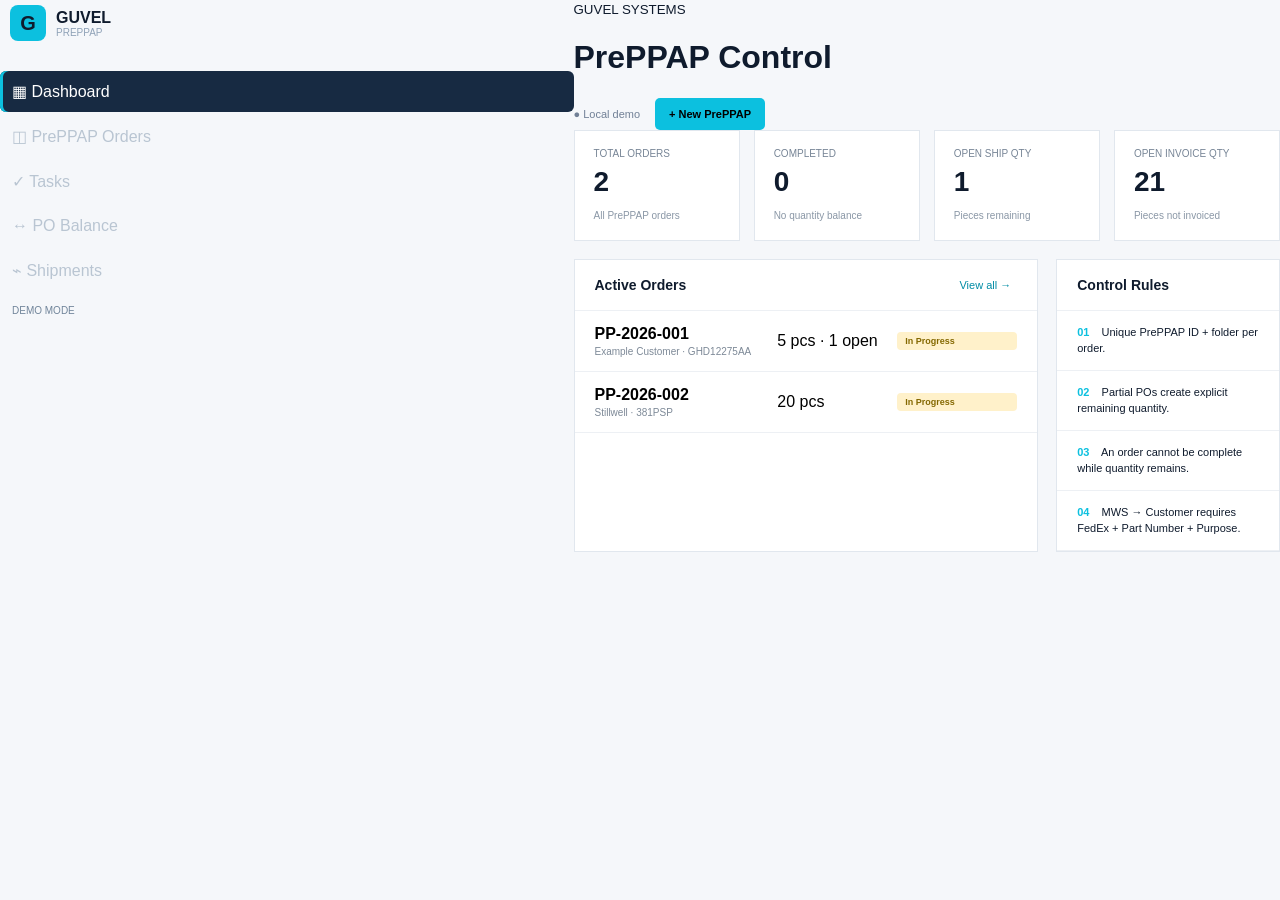
==== index.html @ 49c96248 "Add files via upload" ====
<!doctype html><html lang="en"><head><meta charset="UTF-8"><meta name="viewport" content="width=device-width,initial-scale=1"><title>GUVEL PrePPAP Tracker</title><link rel="stylesheet" href="styles.css"></head><body><div id="app"></div><script type="module" src="app.js"></script></body></html>
---- styles.css ----
*{box-sizing:border-box}body{margin:0;font-family:Inter,Arial,sans-serif;background:#f5f7fa;color:#0f1b2d}button,input,select{font:inherit}.shell{display:flex;min-height:100vh}.sidebar{width:225px;background:#0f1b2d;color:#fff;padding:22px 14px;display:flex;flex-direction:column}.brand{display:flex;gap:10px;align-items:center;padding:5px 10px 28px}.brand>b{background:#0cc0df;color:#0f1b2d;width:36px;height:36px;display:grid;place-items:center;border-radius:8px;font-size:20px}.brand strong,.brand small{display:block}.brand small{color:#8fa2b7;font-size:10px;text-transform:uppercase}.nav{width:100%;border:0;background:transparent;color:#b9c5d2;text-align:left;padding:11px 12px;margin:2px 0;border-radius:6px;cursor:pointer}.nav.active,.nav:hover{background:#172a42;color:#fff}.nav.active{box-shadow:inset 3px 0 #0cc0df}.mode{margin-top:auto;color:#72869b;font-size:10px;padding:12px}.main{flex:1}.main header{height:88px;background:#fff;border-bottom:1px solid #e1e7ee;padding:18px 28px;display:flex;justify-content:space-between;align-items:center}.main header small{font-size:10px;letter-spacing:.14em;color:#748295;font-weight:700}.main h1{font-size:21px;margin:3px 0}.actions{display:flex;align-items:center;gap:15px;font-size:11px}.actions button{background:#0cc0df;border:0;padding:10px 14px;border-radius:5px;font-weight:700;cursor:pointer}.connection{color:#718096}.main>section{padding:24px 28px}.metrics{display:grid;grid-template-columns:repeat(4,1fr);gap:14px;margin-bottom:18px}.metrics>div{background:#fff;border:1px solid #e1e7ee;padding:17px 19px}.metrics small,.numbers small{display:block;color:#778596;font-size:10px;text-transform:uppercase}.metrics b{display:block;font-size:28px;margin:7px 0}.metrics span{color:#8a97a6;font-size:10px}.cols{display:grid;grid-template-columns:1.35fr .65fr;gap:18px}.panel{background:#fff;border:1px solid #e1e7ee}.head{padding:17px 20px;border-bottom:1px solid #edf0f4;display:flex;justify-content:space-between;align-items:center}.head h2,.note h2{font-size:14px;margin:0}.head button{border:0;background:transparent;color:#008ca5;cursor:pointer;font-size:11px}.row{width:100%;border:0;border-bottom:1px solid #edf0f4;background:#fff;text-align:left;padding:14px 20px;display:grid;grid-template-columns:1fr 120px 120px;align-items:center;cursor:pointer}.row:hover{background:#f8fbfd}.row small{display:block;color:#7d8997;font-size:10px;margin-top:3px}.pill{display:inline-block;padding:4px 8px;border-radius:4px;background:#edf1f5;color:#5f6e7e;font-size:9px;font-weight:700}.pill.completed{background:#e3f3e6;color:#28723a}.pill.in-progress{background:#fff1ca;color:#846800}.pill.open-balance{background:#fde7e7;color:#b42d2d}.rules p{padding:13px 20px;border-bottom:1px solid #edf0f4;font-size:11px;line-height:1.5;margin:0}.rules b{color:#0cc0df;margin-right:9px}.toolbar{display:flex;gap:10px;margin-bottom:14px}.toolbar input{flex:1;padding:10px 12px;border:1px solid #d9e1e9;border-radius:5px}.toolbar select{padding:10px;border:1px solid #d9e1e9;border-radius:5px;background:#fff}.table{overflow:auto}table{width:100%;border-collapse:collapse;font-size:11px}th{text-align:left;background:#f5f7fa;color:#687789;padding:10px 13px;font-size:9px;text-transform:uppercase}td{padding:12px 13px;border-top:1px solid #edf0f4;white-space:nowrap}.balance,.warn{color:#bd3535;font-weight:800}.detail{margin-top:18px}.detail .head h2{margin:4px 0;font-size:15px}.numbers{display:grid;grid-template-columns:repeat(4,1fr);gap:1px;background:#edf0f4}.numbers>div{background:#fff;padding:15px 20px}.numbers b{display:block;font-size:18px;margin-top:5px}.detailcols{display:grid;grid-template-columns:1fr 1fr;gap:30px;padding:20px}.detailcols h3{font-size:12px}.task{display:grid;grid-template-columns:22px 1fr 100px;padding:8px 0;border-bottom:1px solid #edf0f4;font-size:10px}.task span{color:#2e7d32}.task small{color:#8793a0}.detailcols a{display:block;text-decoration:none;color:#0f1b2d;padding:9px 0;border-bottom:1px solid #edf0f4;font-size:11px}.alert{margin:0 20px 20px;background:#fff3d0;border-left:3px solid #f4c542;padding:12px;font-size:11px}.note{margin-top:18px;padding:18px 20px}.note p{font-size:11px;color:#718096}.empty{text-align:center;color:#8896a4;padding:25px}@media(max-width:950px){.sidebar{width:190px}.metrics{grid-template-columns:repeat(2,1fr)}.cols,.detailcols{grid-template-columns:1fr}}@media(max-width:650px){.sidebar{display:none}.metrics{grid-template-columns:1fr}.main header{padding:15px}.main>section{padding:15px}.actions .connection{display:none}}
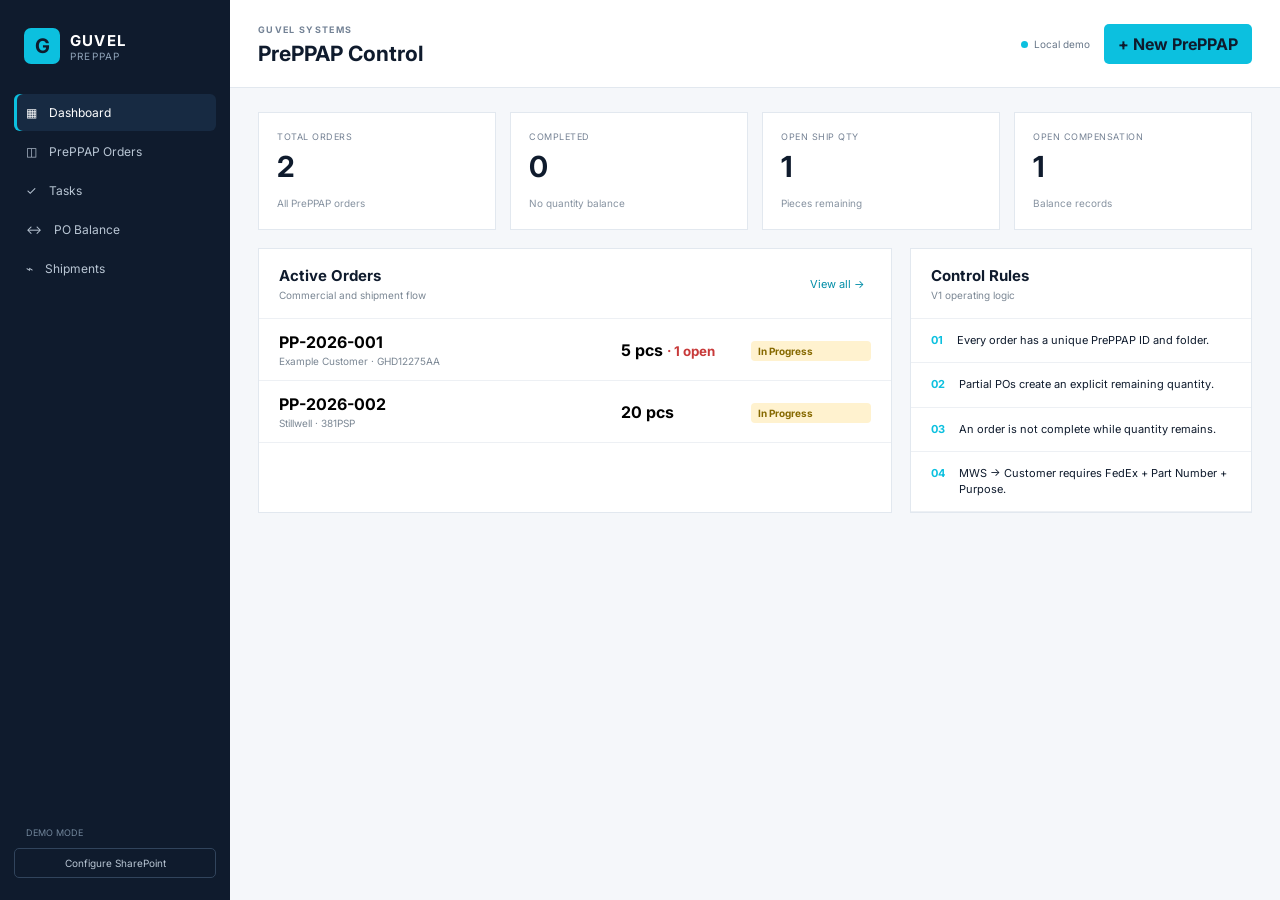
==== commit 5f0179aa: "Add files via upload" ====
--- a/index.html
+++ b/index.html
@@ -1 +1 @@
-<!doctype html><html lang="en"><head><meta charset="UTF-8"><meta name="viewport" content="width=device-width,initial-scale=1"><title>GUVEL PrePPAP Tracker</title><link rel="stylesheet" href="styles.css"></head><body><div id="app"></div><script type="module" src="app.js"></script></body></html>
+<!doctype html><html lang="es"><head><meta charset="UTF-8"><meta name="viewport" content="width=device-width,initial-scale=1"><title>GUVEL PrePPAP Tracker</title><link rel="preconnect" href="https://fonts.googleapis.com"><link rel="preconnect" href="https://fonts.gstatic.com" crossorigin><link href="https://fonts.googleapis.com/css2?family=Inter:wght@400;500;600;700&display=swap" rel="stylesheet"><link rel="stylesheet" href="styles.css"></head><body><div id="app"></div><script src="https://alcdn.msauth.net/browser/2.38.2/js/msal-browser.min.js"></script><script type="module" src="app.js"></script></body></html>
--- a/styles.css
+++ b/styles.css
@@ -1 +1 @@
-*{box-sizing:border-box}body{margin:0;font-family:Inter,Arial,sans-serif;background:#f5f7fa;color:#0f1b2d}button,input,select{font:inherit}.shell{display:flex;min-height:100vh}.sidebar{width:225px;background:#0f1b2d;color:#fff;padding:22px 14px;display:flex;flex-direction:column}.brand{display:flex;gap:10px;align-items:center;padding:5px 10px 28px}.brand>b{background:#0cc0df;color:#0f1b2d;width:36px;height:36px;display:grid;place-items:center;border-radius:8px;font-size:20px}.brand strong,.brand small{display:block}.brand small{color:#8fa2b7;font-size:10px;text-transform:uppercase}.nav{width:100%;border:0;background:transparent;color:#b9c5d2;text-align:left;padding:11px 12px;margin:2px 0;border-radius:6px;cursor:pointer}.nav.active,.nav:hover{background:#172a42;color:#fff}.nav.active{box-shadow:inset 3px 0 #0cc0df}.mode{margin-top:auto;color:#72869b;font-size:10px;padding:12px}.main{flex:1}.main header{height:88px;background:#fff;border-bottom:1px solid #e1e7ee;padding:18px 28px;display:flex;justify-content:space-between;align-items:center}.main header small{font-size:10px;letter-spacing:.14em;color:#748295;font-weight:700}.main h1{font-size:21px;margin:3px 0}.actions{display:flex;align-items:center;gap:15px;font-size:11px}.actions button{background:#0cc0df;border:0;padding:10px 14px;border-radius:5px;font-weight:700;cursor:pointer}.connection{color:#718096}.main>section{padding:24px 28px}.metrics{display:grid;grid-template-columns:repeat(4,1fr);gap:14px;margin-bottom:18px}.metrics>div{background:#fff;border:1px solid #e1e7ee;padding:17px 19px}.metrics small,.numbers small{display:block;color:#778596;font-size:10px;text-transform:uppercase}.metrics b{display:block;font-size:28px;margin:7px 0}.metrics span{color:#8a97a6;font-size:10px}.cols{display:grid;grid-template-columns:1.35fr .65fr;gap:18px}.panel{background:#fff;border:1px solid #e1e7ee}.head{padding:17px 20px;border-bottom:1px solid #edf0f4;display:flex;justify-content:space-between;align-items:center}.head h2,.note h2{font-size:14px;margin:0}.head button{border:0;background:transparent;color:#008ca5;cursor:pointer;font-size:11px}.row{width:100%;border:0;border-bottom:1px solid #edf0f4;background:#fff;text-align:left;padding:14px 20px;display:grid;grid-template-columns:1fr 120px 120px;align-items:center;cursor:pointer}.row:hover{background:#f8fbfd}.row small{display:block;color:#7d8997;font-size:10px;margin-top:3px}.pill{display:inline-block;padding:4px 8px;border-radius:4px;background:#edf1f5;color:#5f6e7e;font-size:9px;font-weight:700}.pill.completed{background:#e3f3e6;color:#28723a}.pill.in-progress{background:#fff1ca;color:#846800}.pill.open-balance{background:#fde7e7;color:#b42d2d}.rules p{padding:13px 20px;border-bottom:1px solid #edf0f4;font-size:11px;line-height:1.5;margin:0}.rules b{color:#0cc0df;margin-right:9px}.toolbar{display:flex;gap:10px;margin-bottom:14px}.toolbar input{flex:1;padding:10px 12px;border:1px solid #d9e1e9;border-radius:5px}.toolbar select{padding:10px;border:1px solid #d9e1e9;border-radius:5px;background:#fff}.table{overflow:auto}table{width:100%;border-collapse:collapse;font-size:11px}th{text-align:left;background:#f5f7fa;color:#687789;padding:10px 13px;font-size:9px;text-transform:uppercase}td{padding:12px 13px;border-top:1px solid #edf0f4;white-space:nowrap}.balance,.warn{color:#bd3535;font-weight:800}.detail{margin-top:18px}.detail .head h2{margin:4px 0;font-size:15px}.numbers{display:grid;grid-template-columns:repeat(4,1fr);gap:1px;background:#edf0f4}.numbers>div{background:#fff;padding:15px 20px}.numbers b{display:block;font-size:18px;margin-top:5px}.detailcols{display:grid;grid-template-columns:1fr 1fr;gap:30px;padding:20px}.detailcols h3{font-size:12px}.task{display:grid;grid-template-columns:22px 1fr 100px;padding:8px 0;border-bottom:1px solid #edf0f4;font-size:10px}.task span{color:#2e7d32}.task small{color:#8793a0}.detailcols a{display:block;text-decoration:none;color:#0f1b2d;padding:9px 0;border-bottom:1px solid #edf0f4;font-size:11px}.alert{margin:0 20px 20px;background:#fff3d0;border-left:3px solid #f4c542;padding:12px;font-size:11px}.note{margin-top:18px;padding:18px 20px}.note p{font-size:11px;color:#718096}.empty{text-align:center;color:#8896a4;padding:25px}@media(max-width:950px){.sidebar{width:190px}.metrics{grid-template-columns:repeat(2,1fr)}.cols,.detailcols{grid-template-columns:1fr}}@media(max-width:650px){.sidebar{display:none}.metrics{grid-template-columns:1fr}.main header{padding:15px}.main>section{padding:15px}.actions .connection{display:none}}
+*{box-sizing:border-box}body{margin:0;font-family:Inter,Arial,sans-serif;background:#f5f7fa;color:#0f1b2d}button,input,select,textarea{font:inherit}.shell{display:flex;min-height:100vh}aside{width:230px;background:#0f1b2d;color:#fff;padding:22px 14px;display:flex;flex-direction:column}.brand{display:flex;gap:10px;align-items:center;padding:6px 10px 28px}.brand>b{display:grid;place-items:center;width:36px;height:36px;background:#0cc0df;color:#0f1b2d;border-radius:7px;font-size:20px}.brand strong{display:block;font-size:15px;letter-spacing:.08em}.brand small{display:block;color:#8ea2b7;font-size:10px;text-transform:uppercase;letter-spacing:.12em}.nav{width:100%;border:0;background:transparent;color:#b9c6d4;text-align:left;padding:11px 12px;margin:2px 0;border-radius:6px;cursor:pointer;display:flex;gap:12px;align-items:center;font-size:12px}.nav:hover,.nav.active{background:#172a42;color:#fff}.nav.active{box-shadow:inset 3px 0 #0cc0df}.sidefoot{margin-top:auto}.sidefoot small{display:block;color:#72869b;font-size:9px;margin:10px 12px}.sidefoot button{width:100%;background:transparent;color:#b9c6d4;border:1px solid #31445c;border-radius:5px;padding:8px;font-size:10px}main{flex:1;min-width:0}header{height:88px;background:#fff;border-bottom:1px solid #e2e8ef;padding:17px 28px;display:flex;align-items:center;justify-content:space-between}header>div>small{font-size:9px;letter-spacing:.15em;color:#738295;font-weight:700}h1{font-size:21px;margin:4px 0}.actions{display:flex;align-items:center;gap:14px}.connection{font-size:10px;color:#687789}.connection i{display:inline-block;width:7px;height:7px;border-radius:50%;background:#0cc0df;margin-right:6px}.primary{border:0;background:#0cc0df;color:#0f1b2d;padding:10px 14px;border-radius:5px;font-weight:700;cursor:pointer}.secondary{border:1px solid #d4dce5;background:#fff;color:#334155;padding:10px 14px;border-radius:5px}.content{padding:24px 28px;max-width:1550px}.metrics{display:grid;grid-template-columns:repeat(4,1fr);gap:14px;margin-bottom:18px}.metrics>div{background:#fff;border:1px solid #e2e8ef;padding:18px}.metrics small,.qtygrid small{display:block;color:#758294;text-transform:uppercase;font-size:9px;letter-spacing:.06em}.metrics strong{display:block;font-size:29px;margin:7px 0}.metrics em{font-style:normal;color:#8793a1;font-size:10px}.twocol{display:grid;grid-template-columns:1.3fr .7fr;gap:18px}.panel{background:#fff;border:1px solid #e2e8ef}.head,.detailhead,.balancebar{padding:17px 20px;border-bottom:1px solid #edf0f4;display:flex;justify-content:space-between;align-items:center}.panel h2,.balancebar h2{font-size:15px;margin:0}.panel p,.balancebar p{font-size:10px;color:#7b8794;margin:4px 0 0}.link{border:0;background:none;color:#008da7;cursor:pointer;font-size:11px}.orderrow{width:100%;border:0;border-bottom:1px solid #edf0f4;background:#fff;padding:13px 20px;display:grid;grid-template-columns:1fr 130px 120px;text-align:left;align-items:center;cursor:pointer}.orderrow:hover{background:#f8fbfd}.orderrow span{display:block;color:#7b8794;font-size:10px;margin-top:3px}.orderrow small{color:#c83a3a}.rule{padding:14px 20px;border-bottom:1px solid #edf0f4;display:flex;gap:14px;font-size:11px;line-height:1.4}.rule b{color:#0cc0df}.toolbar{display:flex;gap:10px;margin-bottom:14px}.toolbar input{flex:1;border:1px solid #d9e1e9;padding:10px;border-radius:5px}.toolbar select{border:1px solid #d9e1e9;padding:10px;border-radius:5px;background:#fff}.table{overflow:auto}table{border-collapse:collapse;width:100%;font-size:10px}th{text-align:left;background:#f5f7fa;color:#697789;font-size:8px;text-transform:uppercase;letter-spacing:.05em;padding:11px 13px;white-space:nowrap}td{padding:11px 13px;border-top:1px solid #edf0f4;white-space:nowrap}tbody tr:hover{background:#f9fbfc}.pill{display:inline-block;padding:4px 7px;border-radius:4px;font-size:9px;font-weight:700;background:#edf1f5;color:#687789}.pill.completed,.pill.closed{background:#e2f3e6;color:#26713a}.pill.in-progress,.pill.partial{background:#fff2cf;color:#866900}.pill.open,.pill.not-started,.pill.open-balance{background:#fde9e9;color:#b52f2f}.detail{margin-top:18px}.detailhead{border-bottom:1px solid #edf0f4}.detailhead small{font-size:9px;color:#758294;letter-spacing:.1em}.detailhead h2{margin:4px 0;font-size:16px}.qtygrid{display:grid;grid-template-columns:repeat(4,1fr);gap:1px;background:#edf0f4}.qtygrid>div{background:#fff;padding:15px 20px}.qtygrid b{display:block;font-size:17px;margin-top:5px}.warn b,.red{color:#c43a3a}.detailcols{display:grid;grid-template-columns:1fr 1fr;gap:30px;padding:20px}.detailcols h3{font-size:12px;margin:0 0 9px}.taskline{display:grid;grid-template-columns:22px 1fr 110px;gap:6px;padding:8px 0;border-bottom:1px solid #edf0f4;font-size:10px}.taskline small{color:#8793a1}.check{color:#a7b1bd}.check.done{color:#2e7d32}.doc{display:flex;gap:8px;padding:9px 0;border-bottom:1px solid #edf0f4;color:#0f1b2d;text-decoration:none;font-size:10px}.doc em{margin-left:auto;color:#0cc0df;font-style:normal}.alert{margin:0 20px 20px;padding:11px 13px;background:#fff4d5;border-left:3px solid #f4c542;font-size:10px}.balancebar{margin-bottom:14px;border:1px solid #e2e8ef;background:#fff}.explainer{margin-top:14px;padding:14px 18px;font-size:10px}.mini{border:1px solid #d4dce5;background:#fff;padding:5px 8px;border-radius:4px;font-size:9px}.modalbg{position:fixed;inset:0;background:rgba(15,27,45,.52);display:grid;place-items:center;padding:20px;z-index:20}.modal{width:min(850px,100%);max-height:90vh;overflow:auto;background:#fff;border-radius:6px;box-shadow:0 20px 70px rgba(0,0,0,.25)}.modalhead{padding:18px 22px;border-bottom:1px solid #e6ebf0;display:flex;justify-content:space-between}.modalhead h2{margin:4px 0;font-size:17px}.modalhead small{font-size:9px;color:#718096;letter-spacing:.12em}.close{border:0;background:transparent;font-size:22px;color:#657486;cursor:pointer}.formgrid{display:grid;grid-template-columns:1fr 1fr;gap:13px;padding:20px}.formgrid label{display:flex;flex-direction:column;gap:5px;font-size:9px;color:#64748b;text-transform:uppercase;letter-spacing:.03em}.formgrid input,.formgrid select,.formgrid textarea{border:1px solid #d8e0e8;border-radius:4px;padding:9px;font-size:11px;color:#0f1b2d;background:#fff;text-transform:none}.formgrid textarea{min-height:70px;resize:vertical}.full{grid-column:1/-1}.modalactions{padding:14px 20px;border-top:1px solid #e6ebf0;display:flex;justify-content:flex-end;gap:8px}.balancepreview{margin:0 20px 15px;padding:11px;background:#f5f7fa;font-size:11px}.empty{text-align:center;padding:28px;color:#8793a1}@media(max-width:1000px){aside{width:190px}.metrics{grid-template-columns:repeat(2,1fr)}.twocol,.detailcols{grid-template-columns:1fr}}@media(max-width:700px){aside{display:none}.metrics{grid-template-columns:1fr}.content{padding:16px}header{padding:15px 16px}.actions .connection{display:none}.formgrid{grid-template-columns:1fr}.full{grid-column:auto}}
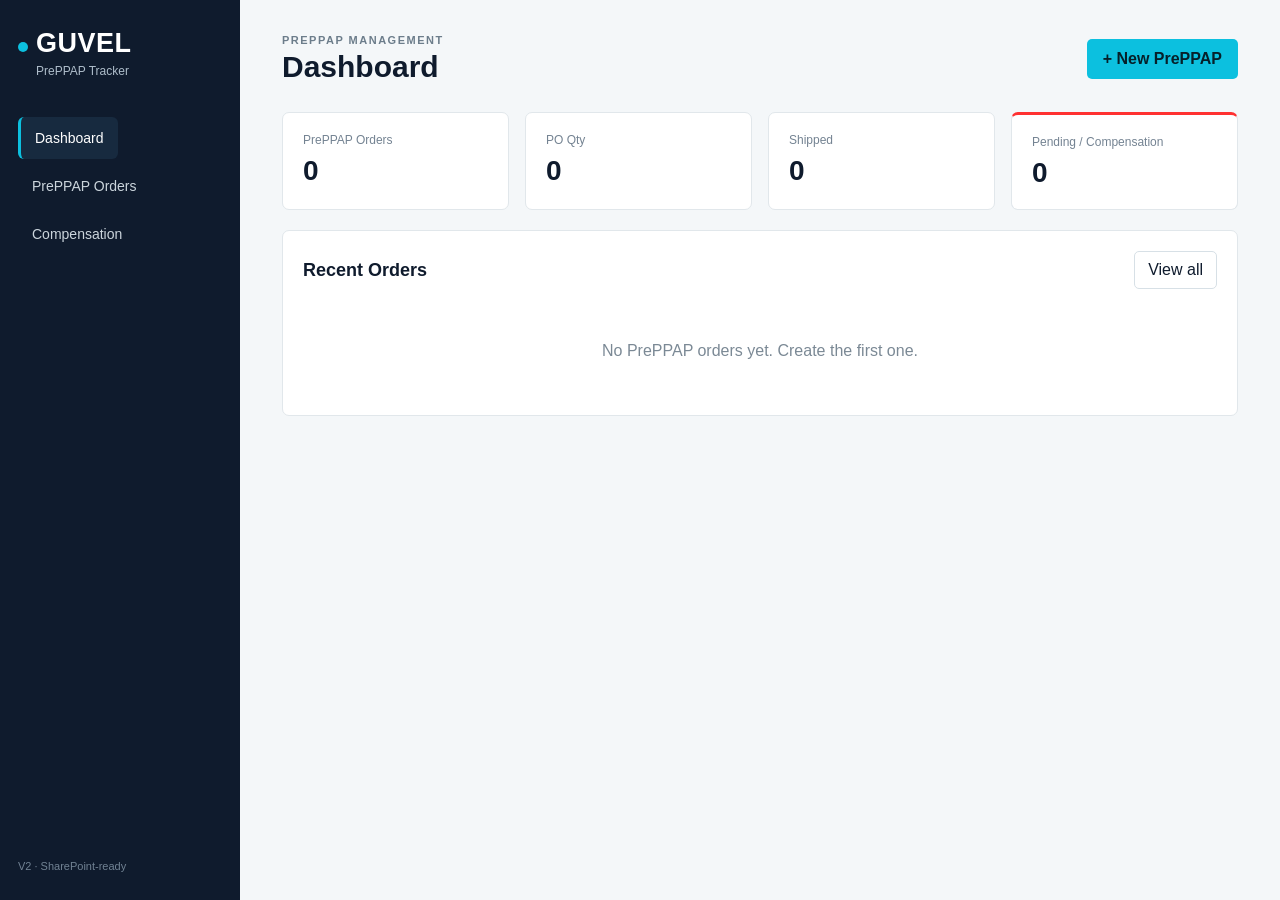
==== commit 45a97f04: "Add files via upload" ====
--- a/index.html
+++ b/index.html
@@ -1 +1,61 @@
-<!doctype html><html lang="es"><head><meta charset="UTF-8"><meta name="viewport" content="width=device-width,initial-scale=1"><title>GUVEL PrePPAP Tracker</title><link rel="preconnect" href="https://fonts.googleapis.com"><link rel="preconnect" href="https://fonts.gstatic.com" crossorigin><link href="https://fonts.googleapis.com/css2?family=Inter:wght@400;500;600;700&display=swap" rel="stylesheet"><link rel="stylesheet" href="styles.css"></head><body><div id="app"></div><script src="https://alcdn.msauth.net/browser/2.38.2/js/msal-browser.min.js"></script><script type="module" src="app.js"></script></body></html>
+<!doctype html>
+<html lang="es">
+<head>
+  <meta charset="utf-8">
+  <meta name="viewport" content="width=device-width, initial-scale=1">
+  <title>GUVEL PrePPAP Tracker</title>
+  <link rel="stylesheet" href="styles.css">
+</head>
+<body>
+  <aside class="sidebar">
+    <div class="brand"><span class="dot cyan"></span><span>GUVEL</span></div>
+    <div class="brand-sub">PrePPAP Tracker</div>
+    <nav>
+      <button class="nav active" data-view="dashboard">Dashboard</button>
+      <button class="nav" data-view="orders">PrePPAP Orders</button>
+      <button class="nav" data-view="comp">Compensation</button>
+    </nav>
+    <div class="sidebar-foot">V2 · SharePoint-ready</div>
+  </aside>
+
+  <main>
+    <header>
+      <div>
+        <div class="eyebrow">PREPPAP MANAGEMENT</div>
+        <h1 id="pageTitle">Dashboard</h1>
+      </div>
+      <button class="primary" id="newOrderBtn">+ New PrePPAP</button>
+    </header>
+    <section id="app"></section>
+  </main>
+
+  <div id="modal" class="modal hidden">
+    <div class="modal-card">
+      <div class="modal-head">
+        <h2>New PrePPAP Order</h2>
+        <button id="closeModal" class="icon-btn">×</button>
+      </div>
+      <form id="orderForm">
+        <div class="grid two">
+          <label>Customer<input name="customer" required></label>
+          <label>Part Number<input name="partNumber" required></label>
+          <label>Order / Reference<input name="reference" placeholder="PP-2026-001" required></label>
+          <label>MES PO to MWS Qty<input name="poQty" type="number" min="0" required></label>
+          <label>Due Date<input name="dueDate" type="date"></label>
+          <label>Folder Name<input name="folderName" placeholder="Se genera automáticamente"></label>
+        </div>
+        <div class="section-title">Process</div>
+        <div class="task-list" id="newTasks"></div>
+        <div class="section-title">Notes</div>
+        <textarea name="notes" rows="3" placeholder="Notas del PrePPAP..."></textarea>
+        <div class="form-actions">
+          <button type="button" class="secondary" id="cancelModal">Cancel</button>
+          <button class="primary" type="submit">Create PrePPAP</button>
+        </div>
+      </form>
+    </div>
+  </div>
+  <script src="config.js"></script>
+  <script src="app.js"></script>
+</body>
+</html>
--- a/styles.css
+++ b/styles.css
@@ -1 +1 @@
-*{box-sizing:border-box}body{margin:0;font-family:Inter,Arial,sans-serif;background:#f5f7fa;color:#0f1b2d}button,input,select,textarea{font:inherit}.shell{display:flex;min-height:100vh}aside{width:230px;background:#0f1b2d;color:#fff;padding:22px 14px;display:flex;flex-direction:column}.brand{display:flex;gap:10px;align-items:center;padding:6px 10px 28px}.brand>b{display:grid;place-items:center;width:36px;height:36px;background:#0cc0df;color:#0f1b2d;border-radius:7px;font-size:20px}.brand strong{display:block;font-size:15px;letter-spacing:.08em}.brand small{display:block;color:#8ea2b7;font-size:10px;text-transform:uppercase;letter-spacing:.12em}.nav{width:100%;border:0;background:transparent;color:#b9c6d4;text-align:left;padding:11px 12px;margin:2px 0;border-radius:6px;cursor:pointer;display:flex;gap:12px;align-items:center;font-size:12px}.nav:hover,.nav.active{background:#172a42;color:#fff}.nav.active{box-shadow:inset 3px 0 #0cc0df}.sidefoot{margin-top:auto}.sidefoot small{display:block;color:#72869b;font-size:9px;margin:10px 12px}.sidefoot button{width:100%;background:transparent;color:#b9c6d4;border:1px solid #31445c;border-radius:5px;padding:8px;font-size:10px}main{flex:1;min-width:0}header{height:88px;background:#fff;border-bottom:1px solid #e2e8ef;padding:17px 28px;display:flex;align-items:center;justify-content:space-between}header>div>small{font-size:9px;letter-spacing:.15em;color:#738295;font-weight:700}h1{font-size:21px;margin:4px 0}.actions{display:flex;align-items:center;gap:14px}.connection{font-size:10px;color:#687789}.connection i{display:inline-block;width:7px;height:7px;border-radius:50%;background:#0cc0df;margin-right:6px}.primary{border:0;background:#0cc0df;color:#0f1b2d;padding:10px 14px;border-radius:5px;font-weight:700;cursor:pointer}.secondary{border:1px solid #d4dce5;background:#fff;color:#334155;padding:10px 14px;border-radius:5px}.content{padding:24px 28px;max-width:1550px}.metrics{display:grid;grid-template-columns:repeat(4,1fr);gap:14px;margin-bottom:18px}.metrics>div{background:#fff;border:1px solid #e2e8ef;padding:18px}.metrics small,.qtygrid small{display:block;color:#758294;text-transform:uppercase;font-size:9px;letter-spacing:.06em}.metrics strong{display:block;font-size:29px;margin:7px 0}.metrics em{font-style:normal;color:#8793a1;font-size:10px}.twocol{display:grid;grid-template-columns:1.3fr .7fr;gap:18px}.panel{background:#fff;border:1px solid #e2e8ef}.head,.detailhead,.balancebar{padding:17px 20px;border-bottom:1px solid #edf0f4;display:flex;justify-content:space-between;align-items:center}.panel h2,.balancebar h2{font-size:15px;margin:0}.panel p,.balancebar p{font-size:10px;color:#7b8794;margin:4px 0 0}.link{border:0;background:none;color:#008da7;cursor:pointer;font-size:11px}.orderrow{width:100%;border:0;border-bottom:1px solid #edf0f4;background:#fff;padding:13px 20px;display:grid;grid-template-columns:1fr 130px 120px;text-align:left;align-items:center;cursor:pointer}.orderrow:hover{background:#f8fbfd}.orderrow span{display:block;color:#7b8794;font-size:10px;margin-top:3px}.orderrow small{color:#c83a3a}.rule{padding:14px 20px;border-bottom:1px solid #edf0f4;display:flex;gap:14px;font-size:11px;line-height:1.4}.rule b{color:#0cc0df}.toolbar{display:flex;gap:10px;margin-bottom:14px}.toolbar input{flex:1;border:1px solid #d9e1e9;padding:10px;border-radius:5px}.toolbar select{border:1px solid #d9e1e9;padding:10px;border-radius:5px;background:#fff}.table{overflow:auto}table{border-collapse:collapse;width:100%;font-size:10px}th{text-align:left;background:#f5f7fa;color:#697789;font-size:8px;text-transform:uppercase;letter-spacing:.05em;padding:11px 13px;white-space:nowrap}td{padding:11px 13px;border-top:1px solid #edf0f4;white-space:nowrap}tbody tr:hover{background:#f9fbfc}.pill{display:inline-block;padding:4px 7px;border-radius:4px;font-size:9px;font-weight:700;background:#edf1f5;color:#687789}.pill.completed,.pill.closed{background:#e2f3e6;color:#26713a}.pill.in-progress,.pill.partial{background:#fff2cf;color:#866900}.pill.open,.pill.not-started,.pill.open-balance{background:#fde9e9;color:#b52f2f}.detail{margin-top:18px}.detailhead{border-bottom:1px solid #edf0f4}.detailhead small{font-size:9px;color:#758294;letter-spacing:.1em}.detailhead h2{margin:4px 0;font-size:16px}.qtygrid{display:grid;grid-template-columns:repeat(4,1fr);gap:1px;background:#edf0f4}.qtygrid>div{background:#fff;padding:15px 20px}.qtygrid b{display:block;font-size:17px;margin-top:5px}.warn b,.red{color:#c43a3a}.detailcols{display:grid;grid-template-columns:1fr 1fr;gap:30px;padding:20px}.detailcols h3{font-size:12px;margin:0 0 9px}.taskline{display:grid;grid-template-columns:22px 1fr 110px;gap:6px;padding:8px 0;border-bottom:1px solid #edf0f4;font-size:10px}.taskline small{color:#8793a1}.check{color:#a7b1bd}.check.done{color:#2e7d32}.doc{display:flex;gap:8px;padding:9px 0;border-bottom:1px solid #edf0f4;color:#0f1b2d;text-decoration:none;font-size:10px}.doc em{margin-left:auto;color:#0cc0df;font-style:normal}.alert{margin:0 20px 20px;padding:11px 13px;background:#fff4d5;border-left:3px solid #f4c542;font-size:10px}.balancebar{margin-bottom:14px;border:1px solid #e2e8ef;background:#fff}.explainer{margin-top:14px;padding:14px 18px;font-size:10px}.mini{border:1px solid #d4dce5;background:#fff;padding:5px 8px;border-radius:4px;font-size:9px}.modalbg{position:fixed;inset:0;background:rgba(15,27,45,.52);display:grid;place-items:center;padding:20px;z-index:20}.modal{width:min(850px,100%);max-height:90vh;overflow:auto;background:#fff;border-radius:6px;box-shadow:0 20px 70px rgba(0,0,0,.25)}.modalhead{padding:18px 22px;border-bottom:1px solid #e6ebf0;display:flex;justify-content:space-between}.modalhead h2{margin:4px 0;font-size:17px}.modalhead small{font-size:9px;color:#718096;letter-spacing:.12em}.close{border:0;background:transparent;font-size:22px;color:#657486;cursor:pointer}.formgrid{display:grid;grid-template-columns:1fr 1fr;gap:13px;padding:20px}.formgrid label{display:flex;flex-direction:column;gap:5px;font-size:9px;color:#64748b;text-transform:uppercase;letter-spacing:.03em}.formgrid input,.formgrid select,.formgrid textarea{border:1px solid #d8e0e8;border-radius:4px;padding:9px;font-size:11px;color:#0f1b2d;background:#fff;text-transform:none}.formgrid textarea{min-height:70px;resize:vertical}.full{grid-column:1/-1}.modalactions{padding:14px 20px;border-top:1px solid #e6ebf0;display:flex;justify-content:flex-end;gap:8px}.balancepreview{margin:0 20px 15px;padding:11px;background:#f5f7fa;font-size:11px}.empty{text-align:center;padding:28px;color:#8793a1}@media(max-width:1000px){aside{width:190px}.metrics{grid-template-columns:repeat(2,1fr)}.twocol,.detailcols{grid-template-columns:1fr}}@media(max-width:700px){aside{display:none}.metrics{grid-template-columns:1fr}.content{padding:16px}header{padding:15px 16px}.actions .connection{display:none}.formgrid{grid-template-columns:1fr}.full{grid-column:auto}}
+*{box-sizing:border-box}body{margin:0;font-family:Inter,Segoe UI,Arial,sans-serif;background:#f4f7f9;color:#0f1b2d;display:flex;min-height:100vh}.sidebar{width:240px;background:#0f1b2d;color:#fff;padding:28px 18px;display:flex;flex-direction:column}.brand{font-size:27px;font-weight:800;letter-spacing:.5px}.dot{display:inline-block;width:10px;height:10px;border-radius:50%;margin-right:8px}.cyan{background:#0cc0df}.brand-sub{font-size:12px;color:#aebdca;margin:5px 0 36px 18px}.nav{border:0;background:transparent;color:#cbd5dc;text-align:left;padding:13px 14px;margin:3px 0;border-radius:6px;font-size:14px;cursor:pointer}.nav.active,.nav:hover{background:#172a3f;color:#fff;border-left:3px solid #0cc0df}.sidebar-foot{margin-top:auto;color:#718293;font-size:11px}main{flex:1;padding:34px 42px;max-width:1500px}header{display:flex;justify-content:space-between;align-items:center;margin-bottom:28px}.eyebrow{font-size:11px;letter-spacing:1.5px;color:#6c7d8b;font-weight:700}h1{margin:4px 0 0;font-size:30px}h2{margin:0;font-size:18px}.primary,.secondary,.danger,.link,.back,.icon-btn{font:inherit;cursor:pointer}.primary{background:#0cc0df;border:0;color:#06202a;padding:11px 16px;font-weight:700;border-radius:5px}.secondary{background:#fff;border:1px solid #d7e0e6;color:#0f1b2d;padding:9px 13px;border-radius:5px}.danger{background:#fff;border:1px solid #ff3131;color:#d51f1f;padding:9px 13px;border-radius:5px}.cards{display:grid;grid-template-columns:repeat(4,1fr);gap:16px;margin-bottom:20px}.card,.panel{background:#fff;border:1px solid #e1e7eb;border-radius:7px}.card{padding:20px}.card span,.detail-grid span{display:block;font-size:12px;color:#748392}.card strong{font-size:28px;display:block;margin-top:8px}.card.alert{border-top:3px solid #ff3131}.panel{padding:20px;margin-bottom:18px}.panel-head{display:flex;justify-content:space-between;align-items:center;margin-bottom:18px}.order-row,.comp-row{display:grid;grid-template-columns:2fr 120px 160px 80px;align-items:center;border-top:1px solid #edf1f3;padding:14px 0;gap:12px}.order-row span,.comp-row span{display:block;color:#748392;font-size:12px;margin-top:4px}.qty{font-weight:700}.ok{color:#128044}.warning{color:#d52222}.link{border:0;background:none;color:#008ba4;font-weight:700}.empty{padding:35px;text-align:center;color:#7b8995}.notice{background:#eef9fb;border-left:3px solid #0cc0df;padding:12px;margin-bottom:18px;font-size:13px}.hero{display:flex;justify-content:space-between;background:#0f1b2d;color:#fff;padding:24px;border-radius:7px;margin-bottom:18px}.hero h2{font-size:25px;margin:5px 0}.hero p{margin:0;color:#b9c7d2}.hero-stat{text-align:right}.hero-stat span{display:block;color:#aab8c3;font-size:12px}.hero-stat strong{font-size:30px}.root-path{font-family:monospace;background:#f4f7f9;padding:10px;margin-bottom:10px;font-size:12px;overflow:auto}.folder-row{display:grid;grid-template-columns:35px 30px 1fr 280px;align-items:center;border-top:1px solid #edf1f3;padding:11px 0;font-size:13px}.folder-num{color:#8796a3;font-size:11px}.folder-icon{color:#0cc0df}.folder-path{font-family:monospace;font-size:11px;color:#8796a3}.badge{font-size:10px;padding:5px 8px;background:#e8f8fb;color:#008ca5;font-weight:700}.detail-grid{display:grid;grid-template-columns:repeat(3,1fr);gap:20px}.detail-grid b{display:block;margin-top:4px}.actions{display:flex;gap:10px;margin-top:25px}.back{border:0;background:none;padding:0 0 15px;color:#008ca5}.modal{position:fixed;inset:0;background:#0f1b2dcc;display:flex;align-items:center;justify-content:center;padding:20px}.hidden{display:none}.modal-card{width:min(760px,100%);background:#fff;border-radius:8px;padding:25px}.modal-head{display:flex;justify-content:space-between;margin-bottom:20px}.icon-btn{border:0;background:none;font-size:26px;color:#718293}.grid{display:grid;gap:15px}.grid.two{grid-template-columns:1fr 1fr}label{font-size:12px;color:#5e6e7b;font-weight:600}input,textarea{width:100%;margin-top:6px;border:1px solid #d6dfe5;border-radius:4px;padding:10px;font:inherit;background:#fff;color:#0f1b2d}.section-title{font-size:12px;font-weight:800;margin:22px 0 10px;color:#0f1b2d}.task-list{display:grid;grid-template-columns:1fr 1fr;gap:7px}.check{display:flex;gap:8px;align-items:center;border:1px solid #e4e9ed;padding:9px}.check input{width:auto;margin:0}.form-actions{display:flex;justify-content:flex-end;gap:10px;margin-top:20px}@media(max-width:900px){.sidebar{width:190px}.cards{grid-template-columns:1fr 1fr}.order-row,.comp-row{grid-template-columns:1fr}.folder-row{grid-template-columns:30px 25px 1fr}.folder-path{display:none}.detail-grid,.grid.two,.task-list{grid-template-columns:1fr}main{padding:25px 18px}}
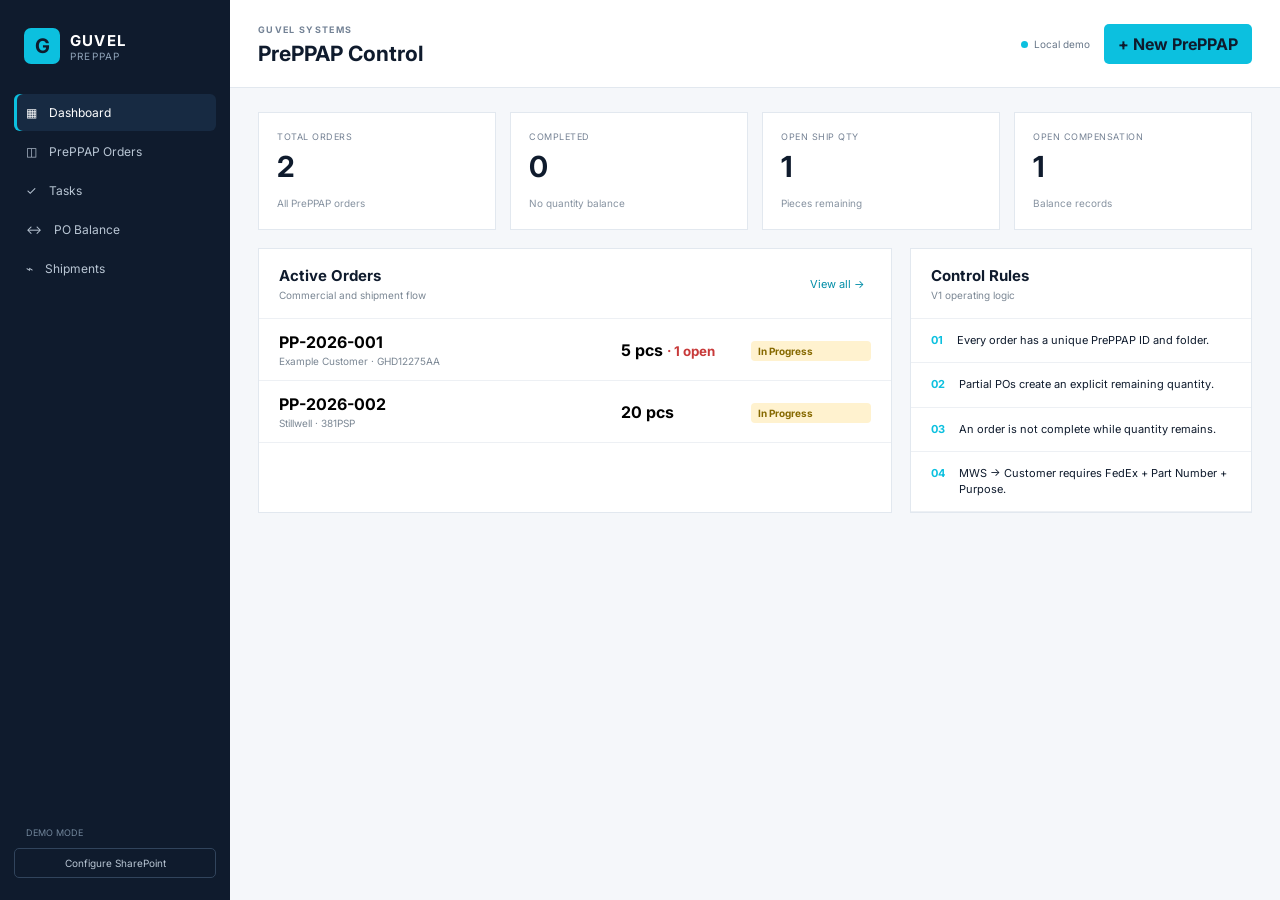
==== commit 4de433c9: "Add files via upload" ====
--- a/index.html
+++ b/index.html
@@ -1,61 +1 @@
-<!doctype html>
-<html lang="es">
-<head>
-  <meta charset="utf-8">
-  <meta name="viewport" content="width=device-width, initial-scale=1">
-  <title>GUVEL PrePPAP Tracker</title>
-  <link rel="stylesheet" href="styles.css">
-</head>
-<body>
-  <aside class="sidebar">
-    <div class="brand"><span class="dot cyan"></span><span>GUVEL</span></div>
-    <div class="brand-sub">PrePPAP Tracker</div>
-    <nav>
-      <button class="nav active" data-view="dashboard">Dashboard</button>
-      <button class="nav" data-view="orders">PrePPAP Orders</button>
-      <button class="nav" data-view="comp">Compensation</button>
-    </nav>
-    <div class="sidebar-foot">V2 · SharePoint-ready</div>
-  </aside>
-
-  <main>
-    <header>
-      <div>
-        <div class="eyebrow">PREPPAP MANAGEMENT</div>
-        <h1 id="pageTitle">Dashboard</h1>
-      </div>
-      <button class="primary" id="newOrderBtn">+ New PrePPAP</button>
-    </header>
-    <section id="app"></section>
-  </main>
-
-  <div id="modal" class="modal hidden">
-    <div class="modal-card">
-      <div class="modal-head">
-        <h2>New PrePPAP Order</h2>
-        <button id="closeModal" class="icon-btn">×</button>
-      </div>
-      <form id="orderForm">
-        <div class="grid two">
-          <label>Customer<input name="customer" required></label>
-          <label>Part Number<input name="partNumber" required></label>
-          <label>Order / Reference<input name="reference" placeholder="PP-2026-001" required></label>
-          <label>MES PO to MWS Qty<input name="poQty" type="number" min="0" required></label>
-          <label>Due Date<input name="dueDate" type="date"></label>
-          <label>Folder Name<input name="folderName" placeholder="Se genera automáticamente"></label>
-        </div>
-        <div class="section-title">Process</div>
-        <div class="task-list" id="newTasks"></div>
-        <div class="section-title">Notes</div>
-        <textarea name="notes" rows="3" placeholder="Notas del PrePPAP..."></textarea>
-        <div class="form-actions">
-          <button type="button" class="secondary" id="cancelModal">Cancel</button>
-          <button class="primary" type="submit">Create PrePPAP</button>
-        </div>
-      </form>
-    </div>
-  </div>
-  <script src="config.js"></script>
-  <script src="app.js"></script>
-</body>
-</html>+<!doctype html><html lang="es"><head><meta charset="UTF-8"><meta name="viewport" content="width=device-width,initial-scale=1"><title>GUVEL PrePPAP Tracker</title><link rel="preconnect" href="https://fonts.googleapis.com"><link rel="preconnect" href="https://fonts.gstatic.com" crossorigin><link href="https://fonts.googleapis.com/css2?family=Inter:wght@400;500;600;700&display=swap" rel="stylesheet"><link rel="stylesheet" href="styles.css"></head><body><div id="app"></div><script src="https://alcdn.msauth.net/browser/2.38.2/js/msal-browser.min.js"></script><script type="module" src="app.js"></script></body></html>
--- a/styles.css
+++ b/styles.css
@@ -1 +1 @@
-*{box-sizing:border-box}body{margin:0;font-family:Inter,Segoe UI,Arial,sans-serif;background:#f4f7f9;color:#0f1b2d;display:flex;min-height:100vh}.sidebar{width:240px;background:#0f1b2d;color:#fff;padding:28px 18px;display:flex;flex-direction:column}.brand{font-size:27px;font-weight:800;letter-spacing:.5px}.dot{display:inline-block;width:10px;height:10px;border-radius:50%;margin-right:8px}.cyan{background:#0cc0df}.brand-sub{font-size:12px;color:#aebdca;margin:5px 0 36px 18px}.nav{border:0;background:transparent;color:#cbd5dc;text-align:left;padding:13px 14px;margin:3px 0;border-radius:6px;font-size:14px;cursor:pointer}.nav.active,.nav:hover{background:#172a3f;color:#fff;border-left:3px solid #0cc0df}.sidebar-foot{margin-top:auto;color:#718293;font-size:11px}main{flex:1;padding:34px 42px;max-width:1500px}header{display:flex;justify-content:space-between;align-items:center;margin-bottom:28px}.eyebrow{font-size:11px;letter-spacing:1.5px;color:#6c7d8b;font-weight:700}h1{margin:4px 0 0;font-size:30px}h2{margin:0;font-size:18px}.primary,.secondary,.danger,.link,.back,.icon-btn{font:inherit;cursor:pointer}.primary{background:#0cc0df;border:0;color:#06202a;padding:11px 16px;font-weight:700;border-radius:5px}.secondary{background:#fff;border:1px solid #d7e0e6;color:#0f1b2d;padding:9px 13px;border-radius:5px}.danger{background:#fff;border:1px solid #ff3131;color:#d51f1f;padding:9px 13px;border-radius:5px}.cards{display:grid;grid-template-columns:repeat(4,1fr);gap:16px;margin-bottom:20px}.card,.panel{background:#fff;border:1px solid #e1e7eb;border-radius:7px}.card{padding:20px}.card span,.detail-grid span{display:block;font-size:12px;color:#748392}.card strong{font-size:28px;display:block;margin-top:8px}.card.alert{border-top:3px solid #ff3131}.panel{padding:20px;margin-bottom:18px}.panel-head{display:flex;justify-content:space-between;align-items:center;margin-bottom:18px}.order-row,.comp-row{display:grid;grid-template-columns:2fr 120px 160px 80px;align-items:center;border-top:1px solid #edf1f3;padding:14px 0;gap:12px}.order-row span,.comp-row span{display:block;color:#748392;font-size:12px;margin-top:4px}.qty{font-weight:700}.ok{color:#128044}.warning{color:#d52222}.link{border:0;background:none;color:#008ba4;font-weight:700}.empty{padding:35px;text-align:center;color:#7b8995}.notice{background:#eef9fb;border-left:3px solid #0cc0df;padding:12px;margin-bottom:18px;font-size:13px}.hero{display:flex;justify-content:space-between;background:#0f1b2d;color:#fff;padding:24px;border-radius:7px;margin-bottom:18px}.hero h2{font-size:25px;margin:5px 0}.hero p{margin:0;color:#b9c7d2}.hero-stat{text-align:right}.hero-stat span{display:block;color:#aab8c3;font-size:12px}.hero-stat strong{font-size:30px}.root-path{font-family:monospace;background:#f4f7f9;padding:10px;margin-bottom:10px;font-size:12px;overflow:auto}.folder-row{display:grid;grid-template-columns:35px 30px 1fr 280px;align-items:center;border-top:1px solid #edf1f3;padding:11px 0;font-size:13px}.folder-num{color:#8796a3;font-size:11px}.folder-icon{color:#0cc0df}.folder-path{font-family:monospace;font-size:11px;color:#8796a3}.badge{font-size:10px;padding:5px 8px;background:#e8f8fb;color:#008ca5;font-weight:700}.detail-grid{display:grid;grid-template-columns:repeat(3,1fr);gap:20px}.detail-grid b{display:block;margin-top:4px}.actions{display:flex;gap:10px;margin-top:25px}.back{border:0;background:none;padding:0 0 15px;color:#008ca5}.modal{position:fixed;inset:0;background:#0f1b2dcc;display:flex;align-items:center;justify-content:center;padding:20px}.hidden{display:none}.modal-card{width:min(760px,100%);background:#fff;border-radius:8px;padding:25px}.modal-head{display:flex;justify-content:space-between;margin-bottom:20px}.icon-btn{border:0;background:none;font-size:26px;color:#718293}.grid{display:grid;gap:15px}.grid.two{grid-template-columns:1fr 1fr}label{font-size:12px;color:#5e6e7b;font-weight:600}input,textarea{width:100%;margin-top:6px;border:1px solid #d6dfe5;border-radius:4px;padding:10px;font:inherit;background:#fff;color:#0f1b2d}.section-title{font-size:12px;font-weight:800;margin:22px 0 10px;color:#0f1b2d}.task-list{display:grid;grid-template-columns:1fr 1fr;gap:7px}.check{display:flex;gap:8px;align-items:center;border:1px solid #e4e9ed;padding:9px}.check input{width:auto;margin:0}.form-actions{display:flex;justify-content:flex-end;gap:10px;margin-top:20px}@media(max-width:900px){.sidebar{width:190px}.cards{grid-template-columns:1fr 1fr}.order-row,.comp-row{grid-template-columns:1fr}.folder-row{grid-template-columns:30px 25px 1fr}.folder-path{display:none}.detail-grid,.grid.two,.task-list{grid-template-columns:1fr}main{padding:25px 18px}}+*{box-sizing:border-box}body{margin:0;font-family:Inter,Arial,sans-serif;background:#f5f7fa;color:#0f1b2d}button,input,select,textarea{font:inherit}.shell{display:flex;min-height:100vh}aside{width:230px;background:#0f1b2d;color:#fff;padding:22px 14px;display:flex;flex-direction:column}.brand{display:flex;gap:10px;align-items:center;padding:6px 10px 28px}.brand>b{display:grid;place-items:center;width:36px;height:36px;background:#0cc0df;color:#0f1b2d;border-radius:7px;font-size:20px}.brand strong{display:block;font-size:15px;letter-spacing:.08em}.brand small{display:block;color:#8ea2b7;font-size:10px;text-transform:uppercase;letter-spacing:.12em}.nav{width:100%;border:0;background:transparent;color:#b9c6d4;text-align:left;padding:11px 12px;margin:2px 0;border-radius:6px;cursor:pointer;display:flex;gap:12px;align-items:center;font-size:12px}.nav:hover,.nav.active{background:#172a42;color:#fff}.nav.active{box-shadow:inset 3px 0 #0cc0df}.sidefoot{margin-top:auto}.sidefoot small{display:block;color:#72869b;font-size:9px;margin:10px 12px}.sidefoot button{width:100%;background:transparent;color:#b9c6d4;border:1px solid #31445c;border-radius:5px;padding:8px;font-size:10px}main{flex:1;min-width:0}header{height:88px;background:#fff;border-bottom:1px solid #e2e8ef;padding:17px 28px;display:flex;align-items:center;justify-content:space-between}header>div>small{font-size:9px;letter-spacing:.15em;color:#738295;font-weight:700}h1{font-size:21px;margin:4px 0}.actions{display:flex;align-items:center;gap:14px}.connection{font-size:10px;color:#687789}.connection i{display:inline-block;width:7px;height:7px;border-radius:50%;background:#0cc0df;margin-right:6px}.primary{border:0;background:#0cc0df;color:#0f1b2d;padding:10px 14px;border-radius:5px;font-weight:700;cursor:pointer}.secondary{border:1px solid #d4dce5;background:#fff;color:#334155;padding:10px 14px;border-radius:5px}.content{padding:24px 28px;max-width:1550px}.metrics{display:grid;grid-template-columns:repeat(4,1fr);gap:14px;margin-bottom:18px}.metrics>div{background:#fff;border:1px solid #e2e8ef;padding:18px}.metrics small,.qtygrid small{display:block;color:#758294;text-transform:uppercase;font-size:9px;letter-spacing:.06em}.metrics strong{display:block;font-size:29px;margin:7px 0}.metrics em{font-style:normal;color:#8793a1;font-size:10px}.twocol{display:grid;grid-template-columns:1.3fr .7fr;gap:18px}.panel{background:#fff;border:1px solid #e2e8ef}.head,.detailhead,.balancebar{padding:17px 20px;border-bottom:1px solid #edf0f4;display:flex;justify-content:space-between;align-items:center}.panel h2,.balancebar h2{font-size:15px;margin:0}.panel p,.balancebar p{font-size:10px;color:#7b8794;margin:4px 0 0}.link{border:0;background:none;color:#008da7;cursor:pointer;font-size:11px}.orderrow{width:100%;border:0;border-bottom:1px solid #edf0f4;background:#fff;padding:13px 20px;display:grid;grid-template-columns:1fr 130px 120px;text-align:left;align-items:center;cursor:pointer}.orderrow:hover{background:#f8fbfd}.orderrow span{display:block;color:#7b8794;font-size:10px;margin-top:3px}.orderrow small{color:#c83a3a}.rule{padding:14px 20px;border-bottom:1px solid #edf0f4;display:flex;gap:14px;font-size:11px;line-height:1.4}.rule b{color:#0cc0df}.toolbar{display:flex;gap:10px;margin-bottom:14px}.toolbar input{flex:1;border:1px solid #d9e1e9;padding:10px;border-radius:5px}.toolbar select{border:1px solid #d9e1e9;padding:10px;border-radius:5px;background:#fff}.table{overflow:auto}table{border-collapse:collapse;width:100%;font-size:10px}th{text-align:left;background:#f5f7fa;color:#697789;font-size:8px;text-transform:uppercase;letter-spacing:.05em;padding:11px 13px;white-space:nowrap}td{padding:11px 13px;border-top:1px solid #edf0f4;white-space:nowrap}tbody tr:hover{background:#f9fbfc}.pill{display:inline-block;padding:4px 7px;border-radius:4px;font-size:9px;font-weight:700;background:#edf1f5;color:#687789}.pill.completed,.pill.closed{background:#e2f3e6;color:#26713a}.pill.in-progress,.pill.partial{background:#fff2cf;color:#866900}.pill.open,.pill.not-started,.pill.open-balance{background:#fde9e9;color:#b52f2f}.detail{margin-top:18px}.detailhead{border-bottom:1px solid #edf0f4}.detailhead small{font-size:9px;color:#758294;letter-spacing:.1em}.detailhead h2{margin:4px 0;font-size:16px}.qtygrid{display:grid;grid-template-columns:repeat(4,1fr);gap:1px;background:#edf0f4}.qtygrid>div{background:#fff;padding:15px 20px}.qtygrid b{display:block;font-size:17px;margin-top:5px}.warn b,.red{color:#c43a3a}.detailcols{display:grid;grid-template-columns:1fr 1fr;gap:30px;padding:20px}.detailcols h3{font-size:12px;margin:0 0 9px}.taskline{display:grid;grid-template-columns:22px 1fr 110px;gap:6px;padding:8px 0;border-bottom:1px solid #edf0f4;font-size:10px}.taskline small{color:#8793a1}.check{color:#a7b1bd}.check.done{color:#2e7d32}.doc{display:flex;gap:8px;padding:9px 0;border-bottom:1px solid #edf0f4;color:#0f1b2d;text-decoration:none;font-size:10px}.doc em{margin-left:auto;color:#0cc0df;font-style:normal}.alert{margin:0 20px 20px;padding:11px 13px;background:#fff4d5;border-left:3px solid #f4c542;font-size:10px}.balancebar{margin-bottom:14px;border:1px solid #e2e8ef;background:#fff}.explainer{margin-top:14px;padding:14px 18px;font-size:10px}.mini{border:1px solid #d4dce5;background:#fff;padding:5px 8px;border-radius:4px;font-size:9px}.modalbg{position:fixed;inset:0;background:rgba(15,27,45,.52);display:grid;place-items:center;padding:20px;z-index:20}.modal{width:min(850px,100%);max-height:90vh;overflow:auto;background:#fff;border-radius:6px;box-shadow:0 20px 70px rgba(0,0,0,.25)}.modalhead{padding:18px 22px;border-bottom:1px solid #e6ebf0;display:flex;justify-content:space-between}.modalhead h2{margin:4px 0;font-size:17px}.modalhead small{font-size:9px;color:#718096;letter-spacing:.12em}.close{border:0;background:transparent;font-size:22px;color:#657486;cursor:pointer}.formgrid{display:grid;grid-template-columns:1fr 1fr;gap:13px;padding:20px}.formgrid label{display:flex;flex-direction:column;gap:5px;font-size:9px;color:#64748b;text-transform:uppercase;letter-spacing:.03em}.formgrid input,.formgrid select,.formgrid textarea{border:1px solid #d8e0e8;border-radius:4px;padding:9px;font-size:11px;color:#0f1b2d;background:#fff;text-transform:none}.formgrid textarea{min-height:70px;resize:vertical}.full{grid-column:1/-1}.modalactions{padding:14px 20px;border-top:1px solid #e6ebf0;display:flex;justify-content:flex-end;gap:8px}.balancepreview{margin:0 20px 15px;padding:11px;background:#f5f7fa;font-size:11px}.empty{text-align:center;padding:28px;color:#8793a1}@media(max-width:1000px){aside{width:190px}.metrics{grid-template-columns:repeat(2,1fr)}.twocol,.detailcols{grid-template-columns:1fr}}@media(max-width:700px){aside{display:none}.metrics{grid-template-columns:1fr}.content{padding:16px}header{padding:15px 16px}.actions .connection{display:none}.formgrid{grid-template-columns:1fr}.full{grid-column:auto}}
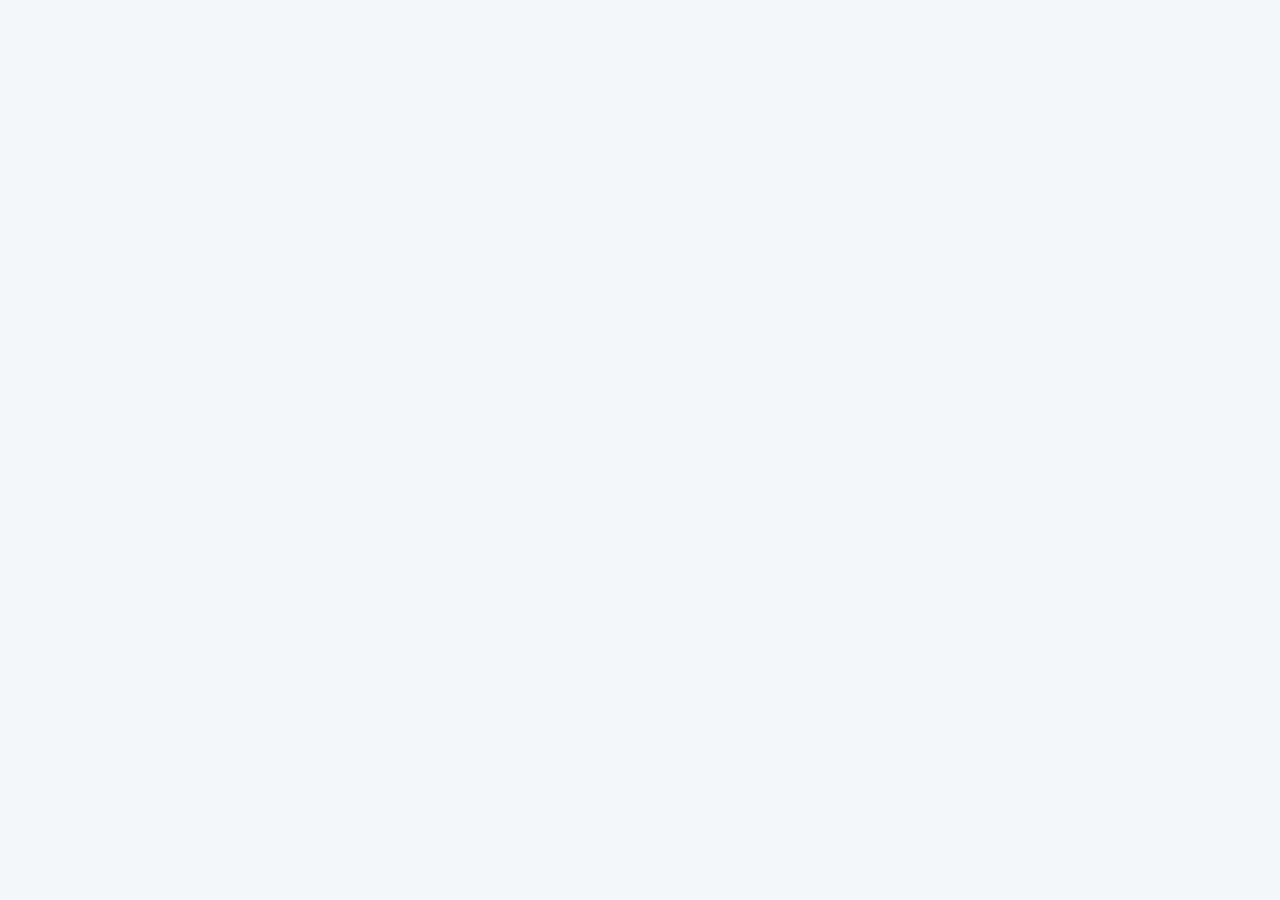
==== commit f28494c2: "Add files via upload" ====
--- a/index.html
+++ b/index.html
@@ -1 +1 @@
-<!doctype html><html lang="es"><head><meta charset="UTF-8"><meta name="viewport" content="width=device-width,initial-scale=1"><title>GUVEL PrePPAP Tracker</title><link rel="preconnect" href="https://fonts.googleapis.com"><link rel="preconnect" href="https://fonts.gstatic.com" crossorigin><link href="https://fonts.googleapis.com/css2?family=Inter:wght@400;500;600;700&display=swap" rel="stylesheet"><link rel="stylesheet" href="styles.css"></head><body><div id="app"></div><script src="https://alcdn.msauth.net/browser/2.38.2/js/msal-browser.min.js"></script><script type="module" src="app.js"></script></body></html>
+<!doctype html><html lang="es"><head><meta charset="UTF-8"><meta name="viewport" content="width=device-width,initial-scale=1"><title>GUVEL PrePPAP Tracker</title><link rel="preconnect" href="https://fonts.googleapis.com"><link rel="preconnect" href="https://fonts.gstatic.com" crossorigin><link href="https://fonts.googleapis.com/css2?family=Inter:wght@400;500;600;700&display=swap" rel="stylesheet"><link rel="stylesheet" href="styles.css"></head><body><div id="app"></div><script type="module" src="app.js"></script></body></html>
--- a/styles.css
+++ b/styles.css
@@ -1 +1,9 @@
-*{box-sizing:border-box}body{margin:0;font-family:Inter,Arial,sans-serif;background:#f5f7fa;color:#0f1b2d}button,input,select,textarea{font:inherit}.shell{display:flex;min-height:100vh}aside{width:230px;background:#0f1b2d;color:#fff;padding:22px 14px;display:flex;flex-direction:column}.brand{display:flex;gap:10px;align-items:center;padding:6px 10px 28px}.brand>b{display:grid;place-items:center;width:36px;height:36px;background:#0cc0df;color:#0f1b2d;border-radius:7px;font-size:20px}.brand strong{display:block;font-size:15px;letter-spacing:.08em}.brand small{display:block;color:#8ea2b7;font-size:10px;text-transform:uppercase;letter-spacing:.12em}.nav{width:100%;border:0;background:transparent;color:#b9c6d4;text-align:left;padding:11px 12px;margin:2px 0;border-radius:6px;cursor:pointer;display:flex;gap:12px;align-items:center;font-size:12px}.nav:hover,.nav.active{background:#172a42;color:#fff}.nav.active{box-shadow:inset 3px 0 #0cc0df}.sidefoot{margin-top:auto}.sidefoot small{display:block;color:#72869b;font-size:9px;margin:10px 12px}.sidefoot button{width:100%;background:transparent;color:#b9c6d4;border:1px solid #31445c;border-radius:5px;padding:8px;font-size:10px}main{flex:1;min-width:0}header{height:88px;background:#fff;border-bottom:1px solid #e2e8ef;padding:17px 28px;display:flex;align-items:center;justify-content:space-between}header>div>small{font-size:9px;letter-spacing:.15em;color:#738295;font-weight:700}h1{font-size:21px;margin:4px 0}.actions{display:flex;align-items:center;gap:14px}.connection{font-size:10px;color:#687789}.connection i{display:inline-block;width:7px;height:7px;border-radius:50%;background:#0cc0df;margin-right:6px}.primary{border:0;background:#0cc0df;color:#0f1b2d;padding:10px 14px;border-radius:5px;font-weight:700;cursor:pointer}.secondary{border:1px solid #d4dce5;background:#fff;color:#334155;padding:10px 14px;border-radius:5px}.content{padding:24px 28px;max-width:1550px}.metrics{display:grid;grid-template-columns:repeat(4,1fr);gap:14px;margin-bottom:18px}.metrics>div{background:#fff;border:1px solid #e2e8ef;padding:18px}.metrics small,.qtygrid small{display:block;color:#758294;text-transform:uppercase;font-size:9px;letter-spacing:.06em}.metrics strong{display:block;font-size:29px;margin:7px 0}.metrics em{font-style:normal;color:#8793a1;font-size:10px}.twocol{display:grid;grid-template-columns:1.3fr .7fr;gap:18px}.panel{background:#fff;border:1px solid #e2e8ef}.head,.detailhead,.balancebar{padding:17px 20px;border-bottom:1px solid #edf0f4;display:flex;justify-content:space-between;align-items:center}.panel h2,.balancebar h2{font-size:15px;margin:0}.panel p,.balancebar p{font-size:10px;color:#7b8794;margin:4px 0 0}.link{border:0;background:none;color:#008da7;cursor:pointer;font-size:11px}.orderrow{width:100%;border:0;border-bottom:1px solid #edf0f4;background:#fff;padding:13px 20px;display:grid;grid-template-columns:1fr 130px 120px;text-align:left;align-items:center;cursor:pointer}.orderrow:hover{background:#f8fbfd}.orderrow span{display:block;color:#7b8794;font-size:10px;margin-top:3px}.orderrow small{color:#c83a3a}.rule{padding:14px 20px;border-bottom:1px solid #edf0f4;display:flex;gap:14px;font-size:11px;line-height:1.4}.rule b{color:#0cc0df}.toolbar{display:flex;gap:10px;margin-bottom:14px}.toolbar input{flex:1;border:1px solid #d9e1e9;padding:10px;border-radius:5px}.toolbar select{border:1px solid #d9e1e9;padding:10px;border-radius:5px;background:#fff}.table{overflow:auto}table{border-collapse:collapse;width:100%;font-size:10px}th{text-align:left;background:#f5f7fa;color:#697789;font-size:8px;text-transform:uppercase;letter-spacing:.05em;padding:11px 13px;white-space:nowrap}td{padding:11px 13px;border-top:1px solid #edf0f4;white-space:nowrap}tbody tr:hover{background:#f9fbfc}.pill{display:inline-block;padding:4px 7px;border-radius:4px;font-size:9px;font-weight:700;background:#edf1f5;color:#687789}.pill.completed,.pill.closed{background:#e2f3e6;color:#26713a}.pill.in-progress,.pill.partial{background:#fff2cf;color:#866900}.pill.open,.pill.not-started,.pill.open-balance{background:#fde9e9;color:#b52f2f}.detail{margin-top:18px}.detailhead{border-bottom:1px solid #edf0f4}.detailhead small{font-size:9px;color:#758294;letter-spacing:.1em}.detailhead h2{margin:4px 0;font-size:16px}.qtygrid{display:grid;grid-template-columns:repeat(4,1fr);gap:1px;background:#edf0f4}.qtygrid>div{background:#fff;padding:15px 20px}.qtygrid b{display:block;font-size:17px;margin-top:5px}.warn b,.red{color:#c43a3a}.detailcols{display:grid;grid-template-columns:1fr 1fr;gap:30px;padding:20px}.detailcols h3{font-size:12px;margin:0 0 9px}.taskline{display:grid;grid-template-columns:22px 1fr 110px;gap:6px;padding:8px 0;border-bottom:1px solid #edf0f4;font-size:10px}.taskline small{color:#8793a1}.check{color:#a7b1bd}.check.done{color:#2e7d32}.doc{display:flex;gap:8px;padding:9px 0;border-bottom:1px solid #edf0f4;color:#0f1b2d;text-decoration:none;font-size:10px}.doc em{margin-left:auto;color:#0cc0df;font-style:normal}.alert{margin:0 20px 20px;padding:11px 13px;background:#fff4d5;border-left:3px solid #f4c542;font-size:10px}.balancebar{margin-bottom:14px;border:1px solid #e2e8ef;background:#fff}.explainer{margin-top:14px;padding:14px 18px;font-size:10px}.mini{border:1px solid #d4dce5;background:#fff;padding:5px 8px;border-radius:4px;font-size:9px}.modalbg{position:fixed;inset:0;background:rgba(15,27,45,.52);display:grid;place-items:center;padding:20px;z-index:20}.modal{width:min(850px,100%);max-height:90vh;overflow:auto;background:#fff;border-radius:6px;box-shadow:0 20px 70px rgba(0,0,0,.25)}.modalhead{padding:18px 22px;border-bottom:1px solid #e6ebf0;display:flex;justify-content:space-between}.modalhead h2{margin:4px 0;font-size:17px}.modalhead small{font-size:9px;color:#718096;letter-spacing:.12em}.close{border:0;background:transparent;font-size:22px;color:#657486;cursor:pointer}.formgrid{display:grid;grid-template-columns:1fr 1fr;gap:13px;padding:20px}.formgrid label{display:flex;flex-direction:column;gap:5px;font-size:9px;color:#64748b;text-transform:uppercase;letter-spacing:.03em}.formgrid input,.formgrid select,.formgrid textarea{border:1px solid #d8e0e8;border-radius:4px;padding:9px;font-size:11px;color:#0f1b2d;background:#fff;text-transform:none}.formgrid textarea{min-height:70px;resize:vertical}.full{grid-column:1/-1}.modalactions{padding:14px 20px;border-top:1px solid #e6ebf0;display:flex;justify-content:flex-end;gap:8px}.balancepreview{margin:0 20px 15px;padding:11px;background:#f5f7fa;font-size:11px}.empty{text-align:center;padding:28px;color:#8793a1}@media(max-width:1000px){aside{width:190px}.metrics{grid-template-columns:repeat(2,1fr)}.twocol,.detailcols{grid-template-columns:1fr}}@media(max-width:700px){aside{display:none}.metrics{grid-template-columns:1fr}.content{padding:16px}header{padding:15px 16px}.actions .connection{display:none}.formgrid{grid-template-columns:1fr}.full{grid-column:auto}}
+:root{--cyan:#0cc0df;--red:#ff3131;--navy:#0f1b2d;--navy2:#16263a;--bg:#f4f7fa;--panel:#fff;--line:#d9e2ea;--line2:#e9eef3;--text:#172536;--muted:#6b7c8e;--soft:#f7f9fb;--success:#17865b;--warning:#b77900;--shadow:0 8px 24px rgba(15,27,45,.07)}
+*{box-sizing:border-box}html,body{margin:0;min-height:100%;font-family:Inter,Arial,sans-serif;background:var(--bg);color:var(--text)}body{font-size:13px}button,input,select,textarea{font:inherit}button{cursor:pointer}button:disabled{cursor:not-allowed;opacity:.55}
+.shell{display:flex;min-height:100vh}.shell aside{width:238px;flex:0 0 238px;background:var(--navy);color:#fff;padding:24px 16px;display:flex;flex-direction:column;min-height:100vh}.brand{display:flex;align-items:center;gap:11px;padding:2px 9px 28px;border-bottom:1px solid rgba(255,255,255,.08)}.brand>b{width:38px;height:38px;display:grid;place-items:center;background:var(--cyan);color:#07121e;font-size:21px;font-weight:800;clip-path:polygon(16% 0,100% 0,84% 100%,0 100%)}.brand strong{display:block;font-size:16px;letter-spacing:.16em}.brand small{display:block;margin-top:4px;color:#8da0b3;font-size:8px;letter-spacing:.12em}.side-label{padding:26px 11px 8px;color:#71859a;font-size:8px;font-weight:700;letter-spacing:.16em}.nav{width:100%;display:flex;align-items:center;gap:11px;padding:11px 12px;margin:2px 0;border:0;border-left:2px solid transparent;background:transparent;color:#a9b8c6;text-align:left;font-size:11px}.nav span{width:17px;color:#70869a}.nav:hover{background:rgba(255,255,255,.05);color:#fff}.nav.active{background:rgba(12,192,223,.08);border-left-color:var(--cyan);color:#fff}.nav.active span{color:var(--cyan)}.side-status{margin:18px 8px;padding:11px 10px;border:1px solid rgba(255,255,255,.09);display:flex;align-items:center;gap:9px}.live-dot{width:7px;height:7px;background:#36c58b;border-radius:50%}.side-status b{display:block;font-size:8px;letter-spacing:.08em}.side-status small{display:block;color:#71869a;font-size:8px;margin-top:3px}.sidefoot{margin-top:auto}.sidefoot button{width:100%;background:transparent;border:1px solid rgba(255,255,255,.13);color:#a7b6c4;padding:9px;font-size:10px}.sidefoot button:hover{border-color:var(--cyan);color:#fff}.sidefoot small{display:block;text-align:center;color:#5d7184;font-size:8px;margin-top:12px;letter-spacing:.08em}
+main{flex:1;min-width:0;background:var(--bg)}header{height:82px;background:#fff;border-bottom:1px solid var(--line);padding:16px 30px;display:flex;align-items:center;justify-content:space-between;position:sticky;top:0;z-index:5}.header-kicker{font-size:8px;letter-spacing:.16em;color:#718296;font-weight:700}header h1{font-size:20px;margin:6px 0 0;font-weight:700;letter-spacing:-.02em}.actions{display:flex;align-items:center;gap:14px}.connection{font-size:9px;color:#718296;font-weight:600}.connection i{display:inline-block;width:6px;height:6px;background:#2ebd83;border-radius:50%;margin-right:7px}.content{max-width:1540px;padding:28px 30px 50px;margin:0 auto}.primary,.secondary,.mini{border:1px solid transparent;border-radius:3px;padding:9px 14px;font-size:10px;font-weight:700}.primary{background:var(--navy);border-color:var(--navy);color:#fff}.primary:hover{background:#20334a}.secondary,.mini{background:#fff;border-color:#cbd7e0;color:#43576a}.secondary:hover,.mini:hover{border-color:#91a6b8;background:#f8fafb}.mini{padding:6px 9px;font-size:9px}
+.page-intro{display:flex;justify-content:space-between;align-items:flex-end;margin-bottom:20px}.page-intro h2{font-size:24px;margin:6px 0 4px}.page-intro p{margin:0;color:var(--muted);font-size:11px}.page-actions{display:flex;gap:8px}.eyebrow{font-size:8px;color:#708396;letter-spacing:.16em;font-weight:800}.hero{background:#fff;border:1px solid var(--line);padding:25px 28px;display:flex;justify-content:space-between;align-items:center;box-shadow:var(--shadow);margin-bottom:16px}.hero h2{font-size:25px;margin:8px 0 5px}.hero p{color:var(--muted);font-size:11px;margin:0}.hero-ring{--p:0deg;width:112px;height:112px;border-radius:50%;display:grid;place-items:center;background:conic-gradient(var(--cyan) var(--p),#e6edf2 0);position:relative}.hero-ring:after{content:"";position:absolute;width:82px;height:82px;background:#fff;border-radius:50%}.hero-ring span{position:relative;z-index:1;font-size:22px;font-weight:800;text-align:center}.hero-ring small{display:block;font-size:7px;color:var(--muted);letter-spacing:.12em;margin-top:2px}.metrics{display:grid;grid-template-columns:repeat(4,1fr);gap:12px;margin-bottom:16px}.metric{background:#fff;border:1px solid var(--line);padding:17px 18px;box-shadow:var(--shadow)}.metric small{font-size:8px;color:#718296;font-weight:700;letter-spacing:.12em}.metric strong{display:block;font-size:26px;margin:7px 0 3px}.metric em{font-style:normal;font-size:9px;color:var(--muted)}.twocol{display:grid;grid-template-columns:1.35fr .65fr;gap:14px}.panel{background:#fff;border:1px solid var(--line);box-shadow:var(--shadow)}.head,.detailhead,.balancebar{padding:16px 20px;border-bottom:1px solid var(--line2);display:flex;justify-content:space-between;align-items:center}.panel h2,.balancebar h2{font-size:14px;margin:0}.panel p,.balancebar p{font-size:9px;color:var(--muted);margin:4px 0 0}.link{border:0;background:none;color:#168da5;font-size:9px;font-weight:700}.orderrow{width:100%;border:0;border-bottom:1px solid var(--line2);background:#fff;padding:14px 20px;display:grid;grid-template-columns:1fr 180px 110px;text-align:left;align-items:center;color:var(--text)}.orderrow:hover{background:#f7fbfc}.orderrow span{display:block;color:var(--muted);font-size:9px;margin-top:3px}.row-progress span,.table-progress{display:block;background:#e9eff3;height:5px;overflow:hidden}.row-progress span i,.table-progress i{display:block;height:100%;background:var(--cyan)}.row-progress small{display:block;color:var(--muted);font-size:7px;margin-top:5px}.rule{padding:13px 19px;border-bottom:1px solid var(--line2);display:flex;gap:13px}.rule>b{color:#168da5;font-size:8px}.rule strong{display:block;font-size:9px}.rule span{display:block;color:var(--muted);font-size:8px;margin-top:3px}
+.toolbar{display:flex;gap:9px;margin-bottom:12px}.toolbar input,.toolbar select{height:37px;border:1px solid #cbd7e0;background:#fff;color:var(--text);padding:8px 10px;border-radius:3px;font-size:10px}.toolbar input{flex:1}.toolbar input:focus,.toolbar select:focus,.formgrid input:focus,.formgrid select:focus,.formgrid textarea:focus,.task-info input:focus,.task-info textarea:focus{outline:0;border-color:#6bcbdc;box-shadow:0 0 0 2px rgba(12,192,223,.08)}.table{overflow:auto}table{width:100%;border-collapse:collapse;font-size:9px}th{text-align:left;background:#f6f8fa;color:#64778a;font-size:7px;text-transform:uppercase;letter-spacing:.09em;padding:11px 13px;border-bottom:1px solid var(--line);white-space:nowrap}td{padding:12px 13px;border-bottom:1px solid var(--line2);color:#516477;white-space:nowrap}tbody tr:hover{background:#f8fbfc}.selected-row{background:#eef9fb!important;box-shadow:inset 3px 0 var(--cyan)}.table-progress{width:85px;margin-bottom:4px}.pill{display:inline-block;border:1px solid #d6e0e7;background:#f4f7f9;color:#627487;padding:4px 7px;font-size:7px;font-weight:800;letter-spacing:.04em;border-radius:3px}.pill.completed{background:#edf8f3;color:var(--success);border-color:#c7e9d9}.pill.in-progress{background:#edf9fb;color:#12859b;border-color:#c4e9ef}.pill.not-started,.pill.open{background:#fff5f5;color:#c43737;border-color:#f1cccc}.pill.cancelled{background:#f1f3f5;color:#65717d;border-color:#d9dfe4}.pill.partial{background:#fff8e9;color:#9b6c09;border-color:#f1ddb0}.red,.warn b{color:#d83b3b}.detail{margin-top:15px}.detailhead{padding:20px 22px}.detailhead h2{margin:6px 0;font-size:19px}.detailhead h2 span{color:#a0adb9}.detailhead p{margin:0;color:var(--muted);font-size:9px}.detail-controls{display:flex;align-items:center;gap:16px}.detail-score{text-align:right}.detail-score b{font-size:26px;color:#168da5}.detail-score small{display:block;color:var(--muted);font-size:7px;letter-spacing:.12em}.close-detail{border:1px solid #cbd7e0;background:#fff;color:#607487;width:32px;height:32px;border-radius:3px;font-size:20px}.close-detail:hover{border-color:#94a9b9;color:var(--navy)}.qtygrid{display:grid;grid-template-columns:repeat(4,1fr);border-bottom:1px solid var(--line);background:var(--line)}.qtygrid>div{background:#fff;padding:14px 20px}.qtygrid small{display:block;color:#748698;font-size:7px;letter-spacing:.1em}.qtygrid b{display:block;font-size:15px;margin-top:5px}.workflow{padding:20px}.workflow-head{display:flex;justify-content:space-between;align-items:center;margin-bottom:10px}.workflow-head h3{font-size:12px;margin:0}.workflow-head p{font-size:8px;color:var(--muted);margin:4px 0}.file-rule{font-size:7px;color:#168da5;border:1px solid #bde5ec;background:#f1fafb;padding:6px 8px;letter-spacing:.08em;border-radius:3px}.gate{width:100%;border:1px solid var(--line);background:#fff;color:var(--text);padding:12px;margin:5px 0;display:grid;grid-template-columns:30px 30px 1fr 80px 100px 20px;align-items:center;text-align:left;border-radius:3px}.gate:hover{border-color:#a9dce5;background:#f9fcfd}.gate.done{border-left:3px solid #31a976}.gate-icon{width:23px;height:23px;border:1px solid #c8d5de;display:grid;place-items:center;color:#718497;font-size:11px;border-radius:2px}.gate.done .gate-icon{color:var(--success);border-color:#a9ddc7}.gate-copy b{display:block;font-size:9px}.gate-copy small{display:block;color:var(--muted);font-size:7px;margin-top:3px}.gate-evidence{color:#718497;font-size:8px}.gate-status{text-align:right}.alert{margin:0 20px 20px;padding:11px 13px;background:#fff7f7;border:1px solid #f1d1d1;border-left:3px solid var(--red);font-size:9px;color:#8b4a4a}.danger{border:1px solid #edbcbc;background:#fff7f7;color:#d63838;padding:9px 13px;border-radius:3px;font-size:9px;font-weight:700}.danger:hover{background:#fff0f0}.detail-footer{padding:13px 20px;border-top:1px solid var(--line);text-align:right}.cancelled-banner{margin:20px;padding:15px;border:1px solid #e5c8c8;background:#fff8f8;display:flex;gap:15px;align-items:center}.cancelled-banner b{color:#c83a3a;font-size:9px;letter-spacing:.1em}.cancelled-banner span{color:#7b8996;font-size:9px}.flow-page-head{padding:17px 20px;border-bottom:1px solid var(--line);display:flex;justify-content:space-between;align-items:center}.flow-page-head h2{margin:0;font-size:14px}.flow-page-head p{margin:4px 0 0;color:var(--muted);font-size:9px}.flow-row{cursor:pointer}.flow-row td:first-child small{display:block;color:#7a8b9a;font-size:7px;margin-top:3px}.flow-row:hover{background:#f3fbfc}
+.balancebar{border:1px solid var(--line);background:#fff;margin-bottom:12px}.balancebar>div{padding:0}.explainer{margin-top:12px;padding:14px 18px;background:#fff;border:1px solid var(--line);font-size:9px;color:var(--muted)}.empty{text-align:center;padding:30px;color:#7a8b9a;font-size:9px}.modalbg{position:fixed;inset:0;background:rgba(15,27,45,.45);backdrop-filter:blur(3px);display:grid;place-items:center;padding:20px;z-index:20}.modal{width:min(850px,100%);max-height:92vh;overflow:auto;background:#fff;border:1px solid #cdd9e2;border-radius:4px;box-shadow:0 24px 70px rgba(15,27,45,.22)}.modalhead{padding:17px 22px;border-bottom:1px solid var(--line);display:flex;justify-content:space-between;align-items:flex-start;background:#fff}.modalhead h2{margin:6px 0 2px;font-size:18px}.modalhead p{margin:0;color:var(--muted);font-size:9px}.close{border:0;background:transparent;color:#738497;font-size:23px;line-height:1}.neon{background:#fff}.formgrid{display:grid;grid-template-columns:1fr 1fr;gap:12px;padding:20px}.formgrid label,.task-info label{display:flex;flex-direction:column;gap:5px;font-size:7px;color:#687c8f;text-transform:uppercase;letter-spacing:.07em}.formgrid input,.formgrid select,.formgrid textarea,.task-info input,.task-info textarea{border:1px solid #ccd8e1;background:#fff;color:var(--text);padding:9px;border-radius:3px;font-size:10px;text-transform:none}.formgrid textarea,.task-info textarea{min-height:70px;resize:vertical}.full{grid-column:1/-1}.modalactions{padding:13px 20px;border-top:1px solid var(--line);display:flex;justify-content:flex-end;gap:8px}.gate-modal{padding:20px}.requirement{display:flex;gap:13px;padding:12px;border:1px solid var(--line);background:#f7f9fb;margin-bottom:13px}.requirement>span{color:#168da5;font-size:9px}.requirement b{display:block;font-size:9px}.requirement small{display:block;color:var(--muted);font-size:8px;margin-top:3px}.upload-zone{border:1px dashed #aebdca;background:#fafcfd;padding:24px;text-align:center}.upload-symbol{width:38px;height:38px;border:1px solid #9fdde7;color:#168da5;display:grid;place-items:center;margin:0 auto 9px}.upload-zone>b{display:block;font-size:10px}.upload-zone>small{display:block;color:var(--muted);font-size:8px;margin:4px 0 12px}.upload-zone #fileName{color:#168da5;font-size:8px;margin-top:8px}.file-list{margin-top:12px}.doc{width:100%;border:1px solid var(--line);background:#fff;color:var(--text);padding:9px;display:flex;align-items:center;gap:9px;text-align:left;margin-top:4px;border-radius:3px}.doc:hover{border-color:#a8d9e1}.doc>div{flex:1}.doc b{display:block;font-size:8px}.doc small{display:block;color:var(--muted);font-size:7px;margin-top:3px}.doc em{color:#168da5;font-style:normal}.task-info{display:grid;grid-template-columns:1fr 1fr;gap:10px;margin-top:14px}.task-info textarea{min-height:65px}.balancepreview{margin:0 20px 15px;padding:11px;background:#f6f9fb;border:1px solid var(--line);color:var(--muted);font-size:9px}.balancepreview strong{color:#168da5}.fatal{min-height:100vh;display:grid;place-items:center;background:#f4f7fa}.fatal-card{border:1px solid #e1baba;padding:30px;width:min(600px,90%);background:#fff;box-shadow:var(--shadow)}.fatal-card b{color:#c83a3a;font-size:8px;letter-spacing:.15em}.fatal-card h2{font-size:21px}.fatal-card p{color:#617486;font-size:10px}.fatal-card small{color:#8191a0}
+.guvel-login{min-height:100vh;background:#f4f7fa;display:grid;place-items:center;padding:30px}.login-grid{width:min(1040px,100%);display:grid;grid-template-columns:1fr 420px;gap:70px;align-items:center}.login-copy{background:#fff;border:1px solid var(--line);padding:40px;box-shadow:var(--shadow)}.login-brand{display:flex;align-items:center;gap:11px;margin-bottom:70px}.login-brand .gmark{display:grid;place-items:center;width:42px;height:42px;background:var(--cyan);color:#04101a;clip-path:polygon(18% 0,100% 0,82% 100%,0 100%);font-weight:900}.login-brand strong{display:block;letter-spacing:.2em}.login-brand small{display:block;color:#728497;font-size:8px;letter-spacing:.14em}.login-copy h1{font-size:45px;line-height:1;margin:10px 0}.login-copy h1 span{color:#168da5}.login-copy p{color:var(--muted);font-size:11px;max-width:450px;line-height:1.6}.login-stats{display:flex;gap:28px;margin-top:28px;color:#738497;font-size:8px}.login-stats b{display:block;color:var(--navy);font-size:15px;margin-bottom:4px}.login-card{background:#fff;border:1px solid var(--line);padding:32px;box-shadow:var(--shadow)}.login-card>small{color:#168da5;font-size:7px;letter-spacing:.18em}.login-card h2{font-size:27px;margin:10px 0 4px}.login-card>p{color:var(--muted);font-size:9px;margin-bottom:25px}.login-card label{display:block;color:#687c8f;font-size:8px;letter-spacing:.08em;margin-bottom:14px}.login-card input{display:block;width:100%;margin-top:6px;background:#fff;border:1px solid #cbd7e0;color:var(--text);padding:12px;font-size:10px;border-radius:3px}.login-submit{width:100%;margin-top:6px;display:flex;justify-content:space-between}.login-msg{min-height:30px;margin-top:14px;color:#718296;font-size:9px;line-height:1.5}.error-msg{color:#c83a3a}.login-footer{text-align:center;margin-top:20px;color:#8796a4;font-size:7px;letter-spacing:.16em}
+@media(max-width:1050px){.shell aside{width:205px;flex-basis:205px}.metrics{grid-template-columns:repeat(2,1fr)}.twocol{grid-template-columns:1fr}.login-grid{gap:30px}.content{padding:22px}.gate{grid-template-columns:25px 28px 1fr 65px 85px 18px}}@media(max-width:720px){.shell aside{display:none}.content{padding:16px}.metrics{grid-template-columns:1fr}.hero{padding:20px}.page-intro{align-items:flex-start;gap:15px;flex-direction:column}.page-actions{width:100%}.page-actions button{flex:1}.hero-ring{width:95px;height:95px}.hero-ring:after{width:70px;height:70px}.orderrow{grid-template-columns:1fr 100px}.orderrow>div:last-child{display:none}.gate{grid-template-columns:25px 28px 1fr 20px}.gate-evidence,.gate-status{display:none}.formgrid,.task-info{grid-template-columns:1fr}.full{grid-column:auto}.login-grid{grid-template-columns:1fr}.login-copy{display:none}header{padding:15px}.actions .connection{display:none}.qtygrid{grid-template-columns:repeat(2,1fr)}.detailhead{align-items:flex-start}.toolbar{flex-direction:column}.toolbar input{width:100%}}
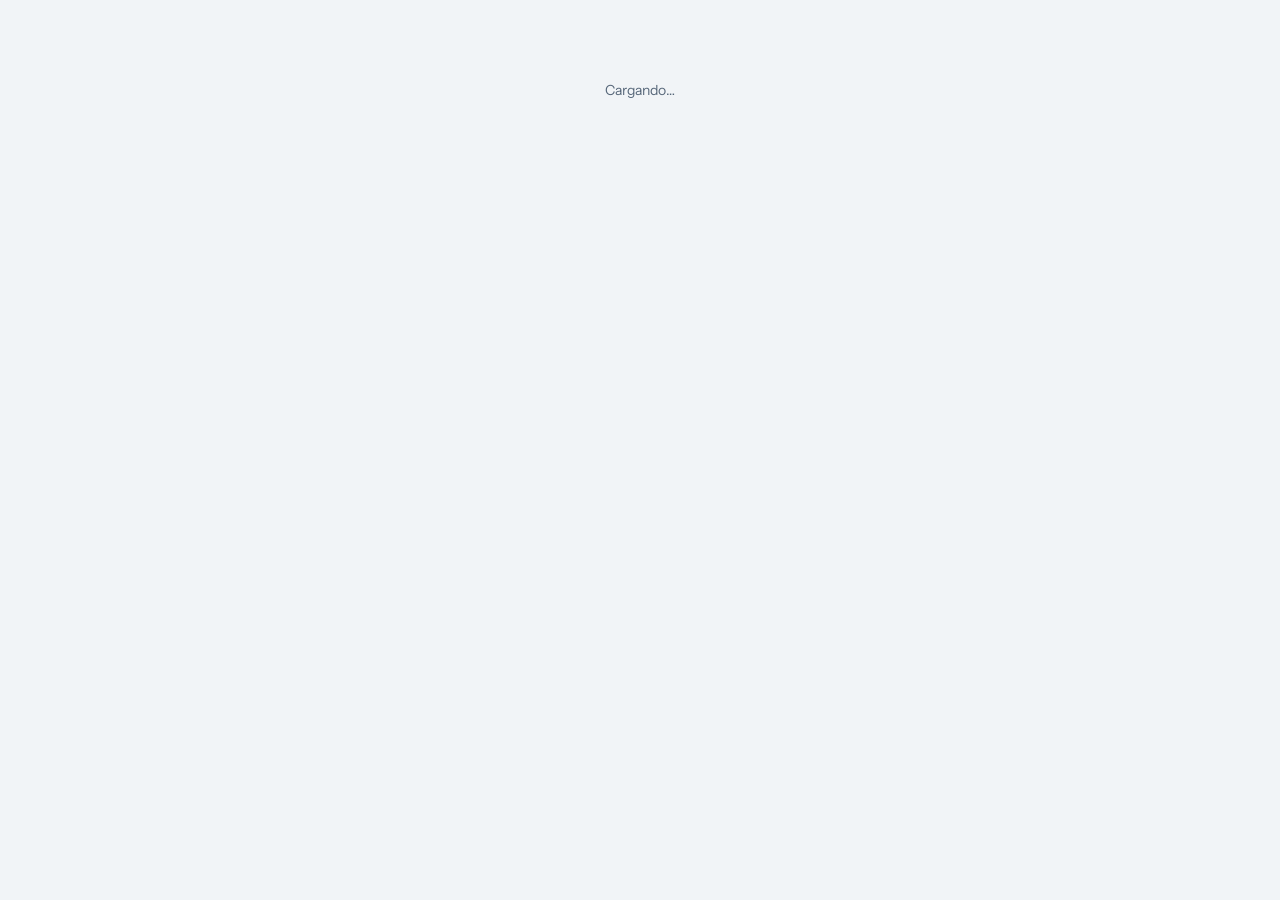
==== commit 60f677e4: "Add files via upload" ====
--- a/index.html
+++ b/index.html
@@ -1 +1,19 @@
-<!doctype html><html lang="es"><head><meta charset="UTF-8"><meta name="viewport" content="width=device-width,initial-scale=1"><title>GUVEL PrePPAP Tracker</title><link rel="preconnect" href="https://fonts.googleapis.com"><link rel="preconnect" href="https://fonts.gstatic.com" crossorigin><link href="https://fonts.googleapis.com/css2?family=Inter:wght@400;500;600;700&display=swap" rel="stylesheet"><link rel="stylesheet" href="styles.css"></head><body><div id="app"></div><script type="module" src="app.js"></script></body></html>
+<!doctype html>
+<html lang="es">
+<head>
+  <meta charset="UTF-8">
+  <meta name="viewport" content="width=device-width,initial-scale=1">
+  <meta name="robots" content="noindex">
+  <title>GUVEL PrePPAP</title>
+  <link rel="icon" href="data:image/svg+xml,%3Csvg xmlns='http://www.w3.org/2000/svg' viewBox='0 0 32 32'%3E%3Cpath d='M6 0h26L26 32H0z' fill='%230cc0df'/%3E%3C/svg%3E">
+  <link rel="preconnect" href="https://fonts.googleapis.com">
+  <link rel="preconnect" href="https://fonts.gstatic.com" crossorigin>
+  <link href="https://fonts.googleapis.com/css2?family=Bricolage+Grotesque:opsz,wght@12..96,500..800&family=Instrument+Sans:wght@400..700&display=swap" rel="stylesheet">
+  <link rel="stylesheet" href="styles.css">
+</head>
+<body>
+  <div id="app"><div class="loading">Cargando…</div></div>
+  <noscript>Esta aplicación necesita JavaScript.</noscript>
+  <script type="module" src="app.js"></script>
+</body>
+</html>
--- a/styles.css
+++ b/styles.css
@@ -1,9 +1,330 @@
-:root{--cyan:#0cc0df;--red:#ff3131;--navy:#0f1b2d;--navy2:#16263a;--bg:#f4f7fa;--panel:#fff;--line:#d9e2ea;--line2:#e9eef3;--text:#172536;--muted:#6b7c8e;--soft:#f7f9fb;--success:#17865b;--warning:#b77900;--shadow:0 8px 24px rgba(15,27,45,.07)}
-*{box-sizing:border-box}html,body{margin:0;min-height:100%;font-family:Inter,Arial,sans-serif;background:var(--bg);color:var(--text)}body{font-size:13px}button,input,select,textarea{font:inherit}button{cursor:pointer}button:disabled{cursor:not-allowed;opacity:.55}
-.shell{display:flex;min-height:100vh}.shell aside{width:238px;flex:0 0 238px;background:var(--navy);color:#fff;padding:24px 16px;display:flex;flex-direction:column;min-height:100vh}.brand{display:flex;align-items:center;gap:11px;padding:2px 9px 28px;border-bottom:1px solid rgba(255,255,255,.08)}.brand>b{width:38px;height:38px;display:grid;place-items:center;background:var(--cyan);color:#07121e;font-size:21px;font-weight:800;clip-path:polygon(16% 0,100% 0,84% 100%,0 100%)}.brand strong{display:block;font-size:16px;letter-spacing:.16em}.brand small{display:block;margin-top:4px;color:#8da0b3;font-size:8px;letter-spacing:.12em}.side-label{padding:26px 11px 8px;color:#71859a;font-size:8px;font-weight:700;letter-spacing:.16em}.nav{width:100%;display:flex;align-items:center;gap:11px;padding:11px 12px;margin:2px 0;border:0;border-left:2px solid transparent;background:transparent;color:#a9b8c6;text-align:left;font-size:11px}.nav span{width:17px;color:#70869a}.nav:hover{background:rgba(255,255,255,.05);color:#fff}.nav.active{background:rgba(12,192,223,.08);border-left-color:var(--cyan);color:#fff}.nav.active span{color:var(--cyan)}.side-status{margin:18px 8px;padding:11px 10px;border:1px solid rgba(255,255,255,.09);display:flex;align-items:center;gap:9px}.live-dot{width:7px;height:7px;background:#36c58b;border-radius:50%}.side-status b{display:block;font-size:8px;letter-spacing:.08em}.side-status small{display:block;color:#71869a;font-size:8px;margin-top:3px}.sidefoot{margin-top:auto}.sidefoot button{width:100%;background:transparent;border:1px solid rgba(255,255,255,.13);color:#a7b6c4;padding:9px;font-size:10px}.sidefoot button:hover{border-color:var(--cyan);color:#fff}.sidefoot small{display:block;text-align:center;color:#5d7184;font-size:8px;margin-top:12px;letter-spacing:.08em}
-main{flex:1;min-width:0;background:var(--bg)}header{height:82px;background:#fff;border-bottom:1px solid var(--line);padding:16px 30px;display:flex;align-items:center;justify-content:space-between;position:sticky;top:0;z-index:5}.header-kicker{font-size:8px;letter-spacing:.16em;color:#718296;font-weight:700}header h1{font-size:20px;margin:6px 0 0;font-weight:700;letter-spacing:-.02em}.actions{display:flex;align-items:center;gap:14px}.connection{font-size:9px;color:#718296;font-weight:600}.connection i{display:inline-block;width:6px;height:6px;background:#2ebd83;border-radius:50%;margin-right:7px}.content{max-width:1540px;padding:28px 30px 50px;margin:0 auto}.primary,.secondary,.mini{border:1px solid transparent;border-radius:3px;padding:9px 14px;font-size:10px;font-weight:700}.primary{background:var(--navy);border-color:var(--navy);color:#fff}.primary:hover{background:#20334a}.secondary,.mini{background:#fff;border-color:#cbd7e0;color:#43576a}.secondary:hover,.mini:hover{border-color:#91a6b8;background:#f8fafb}.mini{padding:6px 9px;font-size:9px}
-.page-intro{display:flex;justify-content:space-between;align-items:flex-end;margin-bottom:20px}.page-intro h2{font-size:24px;margin:6px 0 4px}.page-intro p{margin:0;color:var(--muted);font-size:11px}.page-actions{display:flex;gap:8px}.eyebrow{font-size:8px;color:#708396;letter-spacing:.16em;font-weight:800}.hero{background:#fff;border:1px solid var(--line);padding:25px 28px;display:flex;justify-content:space-between;align-items:center;box-shadow:var(--shadow);margin-bottom:16px}.hero h2{font-size:25px;margin:8px 0 5px}.hero p{color:var(--muted);font-size:11px;margin:0}.hero-ring{--p:0deg;width:112px;height:112px;border-radius:50%;display:grid;place-items:center;background:conic-gradient(var(--cyan) var(--p),#e6edf2 0);position:relative}.hero-ring:after{content:"";position:absolute;width:82px;height:82px;background:#fff;border-radius:50%}.hero-ring span{position:relative;z-index:1;font-size:22px;font-weight:800;text-align:center}.hero-ring small{display:block;font-size:7px;color:var(--muted);letter-spacing:.12em;margin-top:2px}.metrics{display:grid;grid-template-columns:repeat(4,1fr);gap:12px;margin-bottom:16px}.metric{background:#fff;border:1px solid var(--line);padding:17px 18px;box-shadow:var(--shadow)}.metric small{font-size:8px;color:#718296;font-weight:700;letter-spacing:.12em}.metric strong{display:block;font-size:26px;margin:7px 0 3px}.metric em{font-style:normal;font-size:9px;color:var(--muted)}.twocol{display:grid;grid-template-columns:1.35fr .65fr;gap:14px}.panel{background:#fff;border:1px solid var(--line);box-shadow:var(--shadow)}.head,.detailhead,.balancebar{padding:16px 20px;border-bottom:1px solid var(--line2);display:flex;justify-content:space-between;align-items:center}.panel h2,.balancebar h2{font-size:14px;margin:0}.panel p,.balancebar p{font-size:9px;color:var(--muted);margin:4px 0 0}.link{border:0;background:none;color:#168da5;font-size:9px;font-weight:700}.orderrow{width:100%;border:0;border-bottom:1px solid var(--line2);background:#fff;padding:14px 20px;display:grid;grid-template-columns:1fr 180px 110px;text-align:left;align-items:center;color:var(--text)}.orderrow:hover{background:#f7fbfc}.orderrow span{display:block;color:var(--muted);font-size:9px;margin-top:3px}.row-progress span,.table-progress{display:block;background:#e9eff3;height:5px;overflow:hidden}.row-progress span i,.table-progress i{display:block;height:100%;background:var(--cyan)}.row-progress small{display:block;color:var(--muted);font-size:7px;margin-top:5px}.rule{padding:13px 19px;border-bottom:1px solid var(--line2);display:flex;gap:13px}.rule>b{color:#168da5;font-size:8px}.rule strong{display:block;font-size:9px}.rule span{display:block;color:var(--muted);font-size:8px;margin-top:3px}
-.toolbar{display:flex;gap:9px;margin-bottom:12px}.toolbar input,.toolbar select{height:37px;border:1px solid #cbd7e0;background:#fff;color:var(--text);padding:8px 10px;border-radius:3px;font-size:10px}.toolbar input{flex:1}.toolbar input:focus,.toolbar select:focus,.formgrid input:focus,.formgrid select:focus,.formgrid textarea:focus,.task-info input:focus,.task-info textarea:focus{outline:0;border-color:#6bcbdc;box-shadow:0 0 0 2px rgba(12,192,223,.08)}.table{overflow:auto}table{width:100%;border-collapse:collapse;font-size:9px}th{text-align:left;background:#f6f8fa;color:#64778a;font-size:7px;text-transform:uppercase;letter-spacing:.09em;padding:11px 13px;border-bottom:1px solid var(--line);white-space:nowrap}td{padding:12px 13px;border-bottom:1px solid var(--line2);color:#516477;white-space:nowrap}tbody tr:hover{background:#f8fbfc}.selected-row{background:#eef9fb!important;box-shadow:inset 3px 0 var(--cyan)}.table-progress{width:85px;margin-bottom:4px}.pill{display:inline-block;border:1px solid #d6e0e7;background:#f4f7f9;color:#627487;padding:4px 7px;font-size:7px;font-weight:800;letter-spacing:.04em;border-radius:3px}.pill.completed{background:#edf8f3;color:var(--success);border-color:#c7e9d9}.pill.in-progress{background:#edf9fb;color:#12859b;border-color:#c4e9ef}.pill.not-started,.pill.open{background:#fff5f5;color:#c43737;border-color:#f1cccc}.pill.cancelled{background:#f1f3f5;color:#65717d;border-color:#d9dfe4}.pill.partial{background:#fff8e9;color:#9b6c09;border-color:#f1ddb0}.red,.warn b{color:#d83b3b}.detail{margin-top:15px}.detailhead{padding:20px 22px}.detailhead h2{margin:6px 0;font-size:19px}.detailhead h2 span{color:#a0adb9}.detailhead p{margin:0;color:var(--muted);font-size:9px}.detail-controls{display:flex;align-items:center;gap:16px}.detail-score{text-align:right}.detail-score b{font-size:26px;color:#168da5}.detail-score small{display:block;color:var(--muted);font-size:7px;letter-spacing:.12em}.close-detail{border:1px solid #cbd7e0;background:#fff;color:#607487;width:32px;height:32px;border-radius:3px;font-size:20px}.close-detail:hover{border-color:#94a9b9;color:var(--navy)}.qtygrid{display:grid;grid-template-columns:repeat(4,1fr);border-bottom:1px solid var(--line);background:var(--line)}.qtygrid>div{background:#fff;padding:14px 20px}.qtygrid small{display:block;color:#748698;font-size:7px;letter-spacing:.1em}.qtygrid b{display:block;font-size:15px;margin-top:5px}.workflow{padding:20px}.workflow-head{display:flex;justify-content:space-between;align-items:center;margin-bottom:10px}.workflow-head h3{font-size:12px;margin:0}.workflow-head p{font-size:8px;color:var(--muted);margin:4px 0}.file-rule{font-size:7px;color:#168da5;border:1px solid #bde5ec;background:#f1fafb;padding:6px 8px;letter-spacing:.08em;border-radius:3px}.gate{width:100%;border:1px solid var(--line);background:#fff;color:var(--text);padding:12px;margin:5px 0;display:grid;grid-template-columns:30px 30px 1fr 80px 100px 20px;align-items:center;text-align:left;border-radius:3px}.gate:hover{border-color:#a9dce5;background:#f9fcfd}.gate.done{border-left:3px solid #31a976}.gate-icon{width:23px;height:23px;border:1px solid #c8d5de;display:grid;place-items:center;color:#718497;font-size:11px;border-radius:2px}.gate.done .gate-icon{color:var(--success);border-color:#a9ddc7}.gate-copy b{display:block;font-size:9px}.gate-copy small{display:block;color:var(--muted);font-size:7px;margin-top:3px}.gate-evidence{color:#718497;font-size:8px}.gate-status{text-align:right}.alert{margin:0 20px 20px;padding:11px 13px;background:#fff7f7;border:1px solid #f1d1d1;border-left:3px solid var(--red);font-size:9px;color:#8b4a4a}.danger{border:1px solid #edbcbc;background:#fff7f7;color:#d63838;padding:9px 13px;border-radius:3px;font-size:9px;font-weight:700}.danger:hover{background:#fff0f0}.detail-footer{padding:13px 20px;border-top:1px solid var(--line);text-align:right}.cancelled-banner{margin:20px;padding:15px;border:1px solid #e5c8c8;background:#fff8f8;display:flex;gap:15px;align-items:center}.cancelled-banner b{color:#c83a3a;font-size:9px;letter-spacing:.1em}.cancelled-banner span{color:#7b8996;font-size:9px}.flow-page-head{padding:17px 20px;border-bottom:1px solid var(--line);display:flex;justify-content:space-between;align-items:center}.flow-page-head h2{margin:0;font-size:14px}.flow-page-head p{margin:4px 0 0;color:var(--muted);font-size:9px}.flow-row{cursor:pointer}.flow-row td:first-child small{display:block;color:#7a8b9a;font-size:7px;margin-top:3px}.flow-row:hover{background:#f3fbfc}
-.balancebar{border:1px solid var(--line);background:#fff;margin-bottom:12px}.balancebar>div{padding:0}.explainer{margin-top:12px;padding:14px 18px;background:#fff;border:1px solid var(--line);font-size:9px;color:var(--muted)}.empty{text-align:center;padding:30px;color:#7a8b9a;font-size:9px}.modalbg{position:fixed;inset:0;background:rgba(15,27,45,.45);backdrop-filter:blur(3px);display:grid;place-items:center;padding:20px;z-index:20}.modal{width:min(850px,100%);max-height:92vh;overflow:auto;background:#fff;border:1px solid #cdd9e2;border-radius:4px;box-shadow:0 24px 70px rgba(15,27,45,.22)}.modalhead{padding:17px 22px;border-bottom:1px solid var(--line);display:flex;justify-content:space-between;align-items:flex-start;background:#fff}.modalhead h2{margin:6px 0 2px;font-size:18px}.modalhead p{margin:0;color:var(--muted);font-size:9px}.close{border:0;background:transparent;color:#738497;font-size:23px;line-height:1}.neon{background:#fff}.formgrid{display:grid;grid-template-columns:1fr 1fr;gap:12px;padding:20px}.formgrid label,.task-info label{display:flex;flex-direction:column;gap:5px;font-size:7px;color:#687c8f;text-transform:uppercase;letter-spacing:.07em}.formgrid input,.formgrid select,.formgrid textarea,.task-info input,.task-info textarea{border:1px solid #ccd8e1;background:#fff;color:var(--text);padding:9px;border-radius:3px;font-size:10px;text-transform:none}.formgrid textarea,.task-info textarea{min-height:70px;resize:vertical}.full{grid-column:1/-1}.modalactions{padding:13px 20px;border-top:1px solid var(--line);display:flex;justify-content:flex-end;gap:8px}.gate-modal{padding:20px}.requirement{display:flex;gap:13px;padding:12px;border:1px solid var(--line);background:#f7f9fb;margin-bottom:13px}.requirement>span{color:#168da5;font-size:9px}.requirement b{display:block;font-size:9px}.requirement small{display:block;color:var(--muted);font-size:8px;margin-top:3px}.upload-zone{border:1px dashed #aebdca;background:#fafcfd;padding:24px;text-align:center}.upload-symbol{width:38px;height:38px;border:1px solid #9fdde7;color:#168da5;display:grid;place-items:center;margin:0 auto 9px}.upload-zone>b{display:block;font-size:10px}.upload-zone>small{display:block;color:var(--muted);font-size:8px;margin:4px 0 12px}.upload-zone #fileName{color:#168da5;font-size:8px;margin-top:8px}.file-list{margin-top:12px}.doc{width:100%;border:1px solid var(--line);background:#fff;color:var(--text);padding:9px;display:flex;align-items:center;gap:9px;text-align:left;margin-top:4px;border-radius:3px}.doc:hover{border-color:#a8d9e1}.doc>div{flex:1}.doc b{display:block;font-size:8px}.doc small{display:block;color:var(--muted);font-size:7px;margin-top:3px}.doc em{color:#168da5;font-style:normal}.task-info{display:grid;grid-template-columns:1fr 1fr;gap:10px;margin-top:14px}.task-info textarea{min-height:65px}.balancepreview{margin:0 20px 15px;padding:11px;background:#f6f9fb;border:1px solid var(--line);color:var(--muted);font-size:9px}.balancepreview strong{color:#168da5}.fatal{min-height:100vh;display:grid;place-items:center;background:#f4f7fa}.fatal-card{border:1px solid #e1baba;padding:30px;width:min(600px,90%);background:#fff;box-shadow:var(--shadow)}.fatal-card b{color:#c83a3a;font-size:8px;letter-spacing:.15em}.fatal-card h2{font-size:21px}.fatal-card p{color:#617486;font-size:10px}.fatal-card small{color:#8191a0}
-.guvel-login{min-height:100vh;background:#f4f7fa;display:grid;place-items:center;padding:30px}.login-grid{width:min(1040px,100%);display:grid;grid-template-columns:1fr 420px;gap:70px;align-items:center}.login-copy{background:#fff;border:1px solid var(--line);padding:40px;box-shadow:var(--shadow)}.login-brand{display:flex;align-items:center;gap:11px;margin-bottom:70px}.login-brand .gmark{display:grid;place-items:center;width:42px;height:42px;background:var(--cyan);color:#04101a;clip-path:polygon(18% 0,100% 0,82% 100%,0 100%);font-weight:900}.login-brand strong{display:block;letter-spacing:.2em}.login-brand small{display:block;color:#728497;font-size:8px;letter-spacing:.14em}.login-copy h1{font-size:45px;line-height:1;margin:10px 0}.login-copy h1 span{color:#168da5}.login-copy p{color:var(--muted);font-size:11px;max-width:450px;line-height:1.6}.login-stats{display:flex;gap:28px;margin-top:28px;color:#738497;font-size:8px}.login-stats b{display:block;color:var(--navy);font-size:15px;margin-bottom:4px}.login-card{background:#fff;border:1px solid var(--line);padding:32px;box-shadow:var(--shadow)}.login-card>small{color:#168da5;font-size:7px;letter-spacing:.18em}.login-card h2{font-size:27px;margin:10px 0 4px}.login-card>p{color:var(--muted);font-size:9px;margin-bottom:25px}.login-card label{display:block;color:#687c8f;font-size:8px;letter-spacing:.08em;margin-bottom:14px}.login-card input{display:block;width:100%;margin-top:6px;background:#fff;border:1px solid #cbd7e0;color:var(--text);padding:12px;font-size:10px;border-radius:3px}.login-submit{width:100%;margin-top:6px;display:flex;justify-content:space-between}.login-msg{min-height:30px;margin-top:14px;color:#718296;font-size:9px;line-height:1.5}.error-msg{color:#c83a3a}.login-footer{text-align:center;margin-top:20px;color:#8796a4;font-size:7px;letter-spacing:.16em}
-@media(max-width:1050px){.shell aside{width:205px;flex-basis:205px}.metrics{grid-template-columns:repeat(2,1fr)}.twocol{grid-template-columns:1fr}.login-grid{gap:30px}.content{padding:22px}.gate{grid-template-columns:25px 28px 1fr 65px 85px 18px}}@media(max-width:720px){.shell aside{display:none}.content{padding:16px}.metrics{grid-template-columns:1fr}.hero{padding:20px}.page-intro{align-items:flex-start;gap:15px;flex-direction:column}.page-actions{width:100%}.page-actions button{flex:1}.hero-ring{width:95px;height:95px}.hero-ring:after{width:70px;height:70px}.orderrow{grid-template-columns:1fr 100px}.orderrow>div:last-child{display:none}.gate{grid-template-columns:25px 28px 1fr 20px}.gate-evidence,.gate-status{display:none}.formgrid,.task-info{grid-template-columns:1fr}.full{grid-column:auto}.login-grid{grid-template-columns:1fr}.login-copy{display:none}header{padding:15px}.actions .connection{display:none}.qtygrid{grid-template-columns:repeat(2,1fr)}.detailhead{align-items:flex-start}.toolbar{flex-direction:column}.toolbar input{width:100%}}
+/* GUVEL PrePPAP — sistema de diseño
+   Marca: azul tinta + cian. El segmento inclinado de la "G" se repite en la
+   barra de avance de cada orden (las 7 etapas), que es el elemento distintivo. */
+
+:root {
+  --ink: #0e1a2b;
+  --ink-2: #172a42;
+  --paper: #f1f4f7;
+  --card: #ffffff;
+  --line: #dce3ea;
+  --line-2: #eaeff4;
+  --text: #14202f;
+  --muted: #566679;
+  --faint: #8a98a8;
+  --cyan: #0cc0df;
+  --cyan-ink: #08788c;
+  --cyan-wash: #e4f8fc;
+  --red: #d4302c;
+  --red-wash: #fdeceb;
+  --green: #137a50;
+  --green-wash: #e5f6ee;
+  --amber: #965f00;
+  --amber-wash: #fff3d9;
+  --r-sm: 6px;
+  --r-md: 10px;
+  --seg: polygon(22% 0, 100% 0, 78% 100%, 0 100%);
+  --font: "Instrument Sans", system-ui, -apple-system, "Segoe UI", Roboto, Arial, sans-serif;
+  --font-display: "Bricolage Grotesque", "Instrument Sans", system-ui, sans-serif;
+}
+
+*, *::before, *::after { box-sizing: border-box; }
+html { -webkit-text-size-adjust: 100%; }
+body { margin: 0; font: 14px/1.5 var(--font); background: var(--paper); color: var(--text); -webkit-font-smoothing: antialiased; }
+h1, h2, h3, h4, p { margin: 0; }
+h1, h2, h3 { font-family: var(--font-display); letter-spacing: -.012em; line-height: 1.2; }
+button, input, select, textarea { font: inherit; color: inherit; }
+button { cursor: pointer; }
+button:disabled { cursor: not-allowed; opacity: .5; }
+:focus-visible { outline: 2px solid var(--cyan-ink); outline-offset: 2px; }
+.ic { flex: none; }
+.muted { color: var(--muted); }
+.num { font-variant-numeric: tabular-nums; }
+.sr { position: absolute; width: 1px; height: 1px; overflow: hidden; clip: rect(0 0 0 0); white-space: nowrap; }
+[hidden] { display: none !important; }
+
+/* ---------- Botones ---------- */
+.btn { display: inline-flex; align-items: center; justify-content: center; gap: 8px; min-height: 36px; padding: 0 14px; border: 1px solid var(--line); border-radius: var(--r-sm); background: var(--card); color: var(--text); font-weight: 600; font-size: 13px; transition: border-color .15s, background .15s; text-decoration: none; white-space: nowrap; }
+.btn:hover:not(:disabled) { border-color: #b9c6d3; background: #f8fafc; }
+.btn.primary { background: var(--cyan); border-color: var(--cyan); color: var(--ink); }
+.btn.primary:hover:not(:disabled) { background: #3dd0ea; border-color: #3dd0ea; }
+.btn.ink { background: var(--ink); border-color: var(--ink); color: #fff; }
+.btn.ink:hover:not(:disabled) { background: var(--ink-2); }
+.btn.danger { color: var(--red); }
+.btn.danger:hover:not(:disabled) { border-color: var(--red); background: var(--red-wash); }
+.btn.danger-fill { background: var(--red); border-color: var(--red); color: #fff; }
+.btn.sm { min-height: 30px; padding: 0 10px; font-size: 12px; }
+.btn.icon-only { width: 34px; padding: 0; }
+.linkbtn { background: none; border: 0; padding: 0; color: var(--cyan-ink); font-weight: 600; text-decoration: underline; text-underline-offset: 3px; }
+
+/* ---------- Formularios ---------- */
+label.f { display: grid; gap: 6px; font-size: 12.5px; font-weight: 600; color: var(--muted); }
+label.f > span em { font-style: normal; font-weight: 400; color: var(--faint); }
+input, select, textarea { width: 100%; min-height: 38px; padding: 8px 11px; border: 1px solid var(--line); border-radius: var(--r-sm); background: #fff; color: var(--text); font-size: 14px; font-weight: 400; }
+textarea { min-height: 84px; resize: vertical; }
+input:hover, select:hover, textarea:hover { border-color: #b9c6d3; }
+input:focus, select:focus, textarea:focus { outline: none; border-color: var(--cyan-ink); box-shadow: 0 0 0 3px rgba(12, 192, 223, .22); }
+input[readonly] { background: var(--paper); color: var(--muted); }
+.grid2 { display: grid; grid-template-columns: 1fr 1fr; gap: 14px; }
+.grid2 .full { grid-column: 1 / -1; }
+.form-error { padding: 10px 12px; border-radius: var(--r-sm); background: var(--red-wash); color: #8f1f1c; font-size: 13px; display: flex; gap: 8px; align-items: flex-start; }
+.hint { font-size: 13px; padding: 10px 12px; border-radius: var(--r-sm); background: var(--paper); color: var(--muted); display: flex; gap: 8px; align-items: flex-start; }
+.hint.warn { background: var(--amber-wash); color: var(--amber); }
+.hint.good { background: var(--green-wash); color: var(--green); }
+
+/* ---------- Estado ---------- */
+.pill { display: inline-flex; align-items: center; gap: 6px; padding: 2px 9px 2px 8px; border-radius: 999px; font-size: 12px; font-weight: 600; background: #eaeff4; color: var(--muted); white-space: nowrap; }
+.pill::before { content: ""; width: 6px; height: 6px; border-radius: 50%; background: currentColor; }
+.pill.completed, .pill.closed { background: var(--green-wash); color: var(--green); }
+.pill.in-progress { background: var(--cyan-wash); color: var(--cyan-ink); }
+.pill.open, .pill.partial { background: var(--amber-wash); color: var(--amber); }
+.pill.cancelled { background: var(--red-wash); color: #a52623; }
+.pill.late { background: var(--red-wash); color: #a52623; }
+
+/* Barra de 7 etapas: segmentos inclinados, eco de la "G" de la marca */
+.pipe { display: inline-flex; gap: 3px; vertical-align: middle; }
+.pipe i { width: 17px; height: 8px; background: #d3dce6; clip-path: var(--seg); }
+.pipe i.done { background: var(--cyan); }
+.pipe i.open { background: #e0a21b; }
+.pipe.lg i { width: 30px; height: 11px; }
+
+/* ---------- Estructura ---------- */
+.app { display: grid; grid-template-columns: 236px minmax(0, 1fr); min-height: 100vh; }
+.rail { position: sticky; top: 0; height: 100vh; background: var(--ink); color: #c4d0dc; display: flex; flex-direction: column; padding: 22px 14px 16px; }
+.brand { display: flex; align-items: center; gap: 11px; padding: 0 8px 22px; }
+.gmark { width: 36px; height: 36px; display: grid; place-items: center; background: var(--cyan); color: var(--ink); font: 800 20px var(--font-display); clip-path: polygon(18% 0, 100% 0, 82% 100%, 0 100%); flex: none; }
+.brand strong { display: block; font: 700 16px var(--font-display); letter-spacing: .14em; color: #fff; }
+.brand small { display: block; font-size: 11.5px; color: #7f92a6; }
+.rail nav { display: grid; gap: 2px; margin-top: 6px; }
+.nav { display: flex; align-items: center; gap: 12px; padding: 10px 12px; border-radius: var(--r-sm); color: #b3c1ce; text-decoration: none; font-weight: 500; font-size: 14px; border-left: 3px solid transparent; }
+.nav:hover { background: rgba(255, 255, 255, .06); color: #fff; }
+.nav.active { background: rgba(12, 192, 223, .12); color: #fff; border-left-color: var(--cyan); }
+.nav.active .ic { color: var(--cyan); }
+.nav .count { margin-left: auto; font-size: 11.5px; font-weight: 700; background: var(--red); color: #fff; border-radius: 999px; padding: 0 7px; line-height: 18px; }
+.rail-foot { margin-top: auto; padding: 14px 8px 0; border-top: 1px solid rgba(255, 255, 255, .09); display: grid; gap: 10px; }
+.rail-foot .who { font-size: 12.5px; color: #8ea0b3; overflow: hidden; text-overflow: ellipsis; white-space: nowrap; }
+.rail-foot button { display: flex; align-items: center; gap: 8px; background: none; border: 1px solid rgba(255, 255, 255, .15); color: #c4d0dc; padding: 8px 12px; border-radius: var(--r-sm); font-size: 13px; }
+.rail-foot button:hover { border-color: var(--cyan); color: #fff; }
+
+.main { min-width: 0; }
+.topbar { position: sticky; top: 0; z-index: 5; display: flex; align-items: center; justify-content: space-between; gap: 16px; height: 66px; padding: 0 32px; background: rgba(255, 255, 255, .94); backdrop-filter: blur(6px); border-bottom: 1px solid var(--line); }
+.topbar h1 { font-size: 22px; font-weight: 700; }
+.topbar .actions { display: flex; gap: 10px; align-items: center; }
+.page { padding: 26px 32px 72px; max-width: 1500px; margin: 0 auto; }
+.loading { padding: 80px 0; text-align: center; color: var(--muted); }
+
+.panel { background: var(--card); border: 1px solid var(--line); border-radius: var(--r-md); }
+.panel-head { display: flex; align-items: center; justify-content: space-between; gap: 12px; padding: 16px 20px; border-bottom: 1px solid var(--line-2); }
+.panel-head h2 { font-size: 17px; }
+.panel-head p { color: var(--muted); font-size: 13px; margin-top: 2px; }
+.empty { padding: 34px 20px; text-align: center; color: var(--muted); }
+.empty strong { display: block; color: var(--text); font-family: var(--font-display); font-size: 16px; margin-bottom: 4px; }
+
+/* ---------- Resumen ---------- */
+.stats { display: grid; grid-template-columns: repeat(5, 1fr); background: var(--card); border: 1px solid var(--line); border-radius: var(--r-md); margin-bottom: 20px; }
+.stat { padding: 18px 22px; border-right: 1px solid var(--line-2); }
+.stat:last-child { border-right: 0; }
+.stat b { display: block; font: 700 32px/1.1 var(--font-display); font-variant-numeric: tabular-nums; }
+.stat span { display: block; margin-top: 6px; color: var(--muted); font-size: 13px; }
+.stat.alert b { color: var(--red); }
+.cols { display: grid; grid-template-columns: minmax(0, 1.6fr) minmax(0, 1fr); gap: 20px; align-items: start; }
+
+.orow { display: grid; grid-template-columns: minmax(0, 1fr) auto; gap: 6px 14px; align-items: center; width: 100%; padding: 14px 20px; border: 0; border-bottom: 1px solid var(--line-2); background: none; text-align: left; text-decoration: none; color: inherit; }
+.orow:last-child { border-bottom: 0; }
+.orow:hover { background: #f7fafc; }
+.orow.sel { background: var(--cyan-wash); box-shadow: inset 3px 0 0 var(--cyan); }
+.orow .t1 { display: flex; align-items: baseline; gap: 10px; min-width: 0; }
+.orow .t1 b { font: 700 15px var(--font-display); white-space: nowrap; }
+.orow .t1 span { color: var(--muted); overflow: hidden; text-overflow: ellipsis; white-space: nowrap; }
+.orow .t2 { grid-column: 1 / -1; display: flex; flex-wrap: wrap; align-items: center; gap: 2px 12px; font-size: 12.5px; color: var(--muted); }
+.orow .t2 .next { flex: 1 1 150px; min-width: 0; overflow: hidden; text-overflow: ellipsis; white-space: nowrap; }
+.orow .t2 .due { margin-left: auto; white-space: nowrap; }
+.due.late { color: var(--red); font-weight: 600; }
+
+.bal-item { display: flex; justify-content: space-between; gap: 12px; align-items: center; padding: 14px 20px; border-bottom: 1px solid var(--line-2); }
+.bal-item:last-child { border-bottom: 0; }
+.bal-item b { font-family: var(--font-display); }
+.bal-item small { display: block; color: var(--muted); }
+.bal-item .diff { font: 700 20px var(--font-display); color: var(--red); text-align: right; white-space: nowrap; }
+.bal-item .diff small { font: 400 12px var(--font); }
+
+/* ---------- Órdenes: lista + detalle ---------- */
+.split { display: grid; grid-template-columns: minmax(310px, 390px) minmax(0, 1fr); gap: 20px; align-items: start; }
+.split-list { position: sticky; top: 86px; max-height: calc(100vh - 108px); display: flex; flex-direction: column; overflow: hidden; }
+.filters { display: grid; grid-template-columns: 1fr 130px; gap: 8px; padding: 14px; border-bottom: 1px solid var(--line-2); }
+.search { position: relative; }
+.search .ic { position: absolute; left: 11px; top: 11px; color: var(--faint); }
+.search input { padding-left: 34px; }
+.list-meta { padding: 8px 20px; font-size: 12.5px; color: var(--muted); border-bottom: 1px solid var(--line-2); }
+#orderList { overflow: auto; }
+
+.detail-head { padding: 22px 24px 18px; display: flex; justify-content: space-between; gap: 16px; align-items: flex-start; border-bottom: 1px solid var(--line-2); }
+.detail-head h2 { font-size: 26px; display: flex; gap: 12px; align-items: center; flex-wrap: wrap; }
+.detail-head .sub { margin-top: 4px; color: var(--muted); font-size: 15px; }
+.detail-head .pct { text-align: right; }
+.detail-head .pct b { font: 700 30px var(--font-display); }
+.detail-head .pct small { display: block; color: var(--muted); font-size: 12px; margin-bottom: 6px; }
+.back { display: none; }
+
+.facts { display: grid; gap: 1px; background: var(--line-2); border-bottom: 1px solid var(--line-2); }
+.facts.c3 { grid-template-columns: repeat(3, 1fr); }
+.facts.c4 { grid-template-columns: repeat(4, 1fr); }
+.fact { padding: 14px 24px; background: var(--card); min-width: 0; }
+.fact span { display: block; font-size: 12.5px; color: var(--muted); }
+.fact b { display: block; margin-top: 2px; font-size: 15px; font-weight: 600; font-variant-numeric: tabular-nums; }
+.fact.warn b { color: var(--red); }
+
+.banner { margin: 20px 24px 0; padding: 12px 14px; border-radius: var(--r-sm); display: flex; gap: 10px; align-items: flex-start; font-size: 13.5px; }
+.banner.warn { background: var(--amber-wash); color: var(--amber); }
+.banner.danger { background: var(--red-wash); color: #8f1f1c; }
+.banner .ic { margin-top: 2px; }
+.banner .linkbtn { color: inherit; }
+
+.gates-wrap { padding: 20px 24px 8px; }
+.gates-wrap > h3 { font-size: 16px; }
+.gates-wrap > p { color: var(--muted); font-size: 13px; margin: 2px 0 14px; }
+.gates { list-style: none; margin: 0; padding: 0; }
+.gate { position: relative; padding-left: 46px; }
+.gate::before { content: ""; position: absolute; left: 14px; top: 36px; bottom: -4px; width: 2px; background: var(--line); }
+.gate:last-child::before { display: none; }
+.gate.done::before { background: var(--cyan); }
+.gate .mark { position: absolute; left: 0; top: 10px; width: 30px; height: 30px; border-radius: 50%; display: grid; place-items: center; font: 700 13px var(--font-display); background: #fff; border: 2px solid var(--line); color: var(--muted); }
+.gate.done .mark { background: var(--cyan); border-color: var(--cyan); color: var(--ink); }
+.gate.next .mark { border-color: var(--ink); color: var(--ink); box-shadow: 0 0 0 4px rgba(12, 192, 223, .25); }
+.gate-btn { color: inherit; text-decoration: none; width: 100%; display: grid; grid-template-columns: minmax(0, 1fr) auto auto auto; gap: 14px; align-items: center; margin-bottom: 8px; padding: 11px 14px; border: 1px solid var(--line); border-radius: var(--r-sm); background: #fff; text-align: left; transition: border-color .15s, background .15s; }
+.gate-btn:hover { border-color: var(--cyan-ink); background: #f8fcfd; }
+.gate.next .gate-btn { border-color: #98d9e5; }
+.gate-btn b { display: block; font-weight: 600; }
+.gate-btn small { color: var(--muted); font-size: 12.5px; }
+.gate-btn .ev { font-size: 12.5px; color: var(--muted); display: flex; gap: 5px; align-items: center; white-space: nowrap; }
+.detail-foot { display: flex; justify-content: space-between; gap: 10px; padding: 16px 24px 22px; border-top: 1px solid var(--line-2); margin-top: 8px; flex-wrap: wrap; }
+
+/* ---------- Tablas ---------- */
+.tablewrap { overflow-x: auto; }
+table { width: 100%; border-collapse: collapse; }
+th { text-align: left; font-size: 12.5px; font-weight: 600; color: var(--muted); padding: 11px 16px; border-bottom: 1px solid var(--line); background: #f8fafc; white-space: nowrap; }
+td { padding: 12px 16px; border-bottom: 1px solid var(--line-2); vertical-align: middle; }
+tr:last-child td { border-bottom: 0; }
+tbody tr.click { cursor: pointer; }
+tbody tr.click:hover td { background: #f7fafc; }
+td small { display: block; color: var(--muted); }
+td.r, th.r { text-align: right; }
+td.red { color: var(--red); font-weight: 700; }
+.toolbar { display: flex; gap: 10px; align-items: center; flex-wrap: wrap; padding: 14px 16px; border-bottom: 1px solid var(--line-2); }
+.toolbar .search { flex: 1 1 240px; max-width: 360px; }
+.toolbar select { width: auto; min-width: 170px; }
+
+/* ---------- Diálogos ---------- */
+dialog.dlg { border: 0; padding: 0; border-radius: 12px; width: min(620px, calc(100vw - 20px)); max-height: calc(100dvh - 24px); background: var(--card); color: var(--text); box-shadow: 0 24px 70px rgba(10, 20, 35, .35); overflow: hidden; }
+dialog.dlg.wide { width: min(760px, calc(100vw - 20px)); }
+dialog.dlg[open] { display: flex; flex-direction: column; animation: dlg-in .16s ease-out; }
+dialog.dlg::backdrop { background: rgba(14, 26, 43, .55); }
+@keyframes dlg-in { from { transform: translateY(8px); opacity: 0; } }
+.dlg-body { display: flex; flex-direction: column; min-height: 0; max-height: calc(100dvh - 24px); }
+.dlg-body.small { width: min(440px, calc(100vw - 20px)); }
+.dlg-head { display: flex; justify-content: space-between; gap: 16px; padding: 20px 24px 16px; border-bottom: 1px solid var(--line-2); background: linear-gradient(180deg, #f7fafc, #fff); }
+.dlg-head .crumb { font-size: 13px; color: var(--muted); }
+.dlg-head h2 { font-size: 22px; margin-top: 2px; }
+.dlg-head .parties { color: var(--muted); margin-top: 2px; font-size: 13.5px; }
+.dlg-scroll { overflow: auto; padding: 20px 24px; display: grid; gap: 22px; }
+.dlg-pad { padding: 24px; display: grid; gap: 8px; }
+.dlg-foot { display: flex; justify-content: flex-end; gap: 10px; padding: 14px 24px; border-top: 1px solid var(--line-2); background: #f8fafc; flex-wrap: wrap; }
+.dlg-foot .spacer { margin-right: auto; }
+.sec h3 { font-size: 15px; margin-bottom: 4px; }
+.sec > p { color: var(--muted); font-size: 13px; margin-bottom: 12px; }
+.sec .fields { display: grid; gap: 14px; }
+
+.drop { display: grid; justify-items: center; gap: 4px; padding: 20px 16px; border: 1.5px dashed #aebccb; border-radius: var(--r-md); background: #f8fafc; text-align: center; transition: border-color .15s, background .15s; }
+.drop.over { border-color: var(--cyan-ink); background: var(--cyan-wash); }
+.drop .ic { color: var(--cyan-ink); }
+.drop small { color: var(--muted); }
+.drop .btn { margin-top: 8px; }
+.upmsg { font-size: 13px; margin-top: 8px; color: var(--muted); }
+.upmsg.err { color: #8f1f1c; }
+.files { display: grid; gap: 6px; margin-top: 12px; }
+.file { display: grid; grid-template-columns: minmax(0, 1fr) auto; gap: 6px; align-items: center; border: 1px solid var(--line); border-radius: var(--r-sm); background: #fff; }
+.file .open { display: flex; align-items: center; gap: 10px; min-width: 0; padding: 8px 10px; border: 0; background: none; text-align: left; }
+.file .open:hover b { color: var(--cyan-ink); }
+.file .open b { display: block; font-weight: 600; overflow: hidden; text-overflow: ellipsis; white-space: nowrap; }
+.file .open small { color: var(--muted); font-size: 12px; }
+.file .open > div { min-width: 0; }
+.file .del { margin-right: 6px; width: 30px; height: 30px; display: grid; place-items: center; border: 0; border-radius: var(--r-sm); background: none; color: var(--muted); }
+.file .del:hover { background: var(--red-wash); color: var(--red); }
+.recon { display: grid; grid-template-columns: 1fr 1fr; gap: 14px; }
+
+.picker-list { display: grid; max-height: 320px; overflow: auto; border: 1px solid var(--line); border-radius: var(--r-sm); }
+.pick { display: grid; gap: 1px; padding: 10px 14px; border: 0; border-bottom: 1px solid var(--line-2); background: #fff; text-align: left; }
+.pick:last-child { border-bottom: 0; }
+.pick:hover { background: var(--cyan-wash); }
+.pick b { font-family: var(--font-display); }
+.pick span { color: var(--muted); font-size: 13px; }
+
+/* ---------- Toasts ---------- */
+#toasts { position: fixed; right: 18px; bottom: 18px; z-index: 100; display: grid; gap: 8px; max-width: min(420px, calc(100vw - 36px)); }
+.toast { display: flex; gap: 10px; align-items: flex-start; padding: 12px 14px; border-radius: var(--r-sm); background: var(--ink); color: #fff; font-size: 13.5px; box-shadow: 0 10px 30px rgba(10, 20, 35, .3); animation: dlg-in .18s ease-out; }
+.toast .ic { margin-top: 2px; color: var(--cyan); }
+.toast.error { background: #7d1d1a; }
+.toast.error .ic { color: #ffb3af; }
+
+/* ---------- Login / errores ---------- */
+.login { min-height: 100vh; display: grid; grid-template-columns: minmax(0, 1.1fr) minmax(0, 1fr); }
+.login-art { background: var(--ink); color: #fff; padding: 44px 56px; display: flex; flex-direction: column; justify-content: space-between; gap: 32px; }
+.login-art h1 { font-size: clamp(34px, 4vw, 52px); font-weight: 700; max-width: 14ch; }
+.login-art p { color: #9fb0c1; max-width: 42ch; margin-top: 12px; font-size: 16px; }
+.route { list-style: none; margin: 0; padding: 0; display: grid; gap: 0; max-width: 360px; }
+.route li { display: flex; align-items: center; gap: 14px; padding: 7px 0; color: #c4d0dc; position: relative; }
+.route li i { width: 26px; height: 10px; background: var(--cyan); clip-path: var(--seg); flex: none; }
+.route li:nth-child(1) i{opacity:1}.route li:nth-child(2) i{opacity:.9}.route li:nth-child(3) i{opacity:.8}.route li:nth-child(4) i{opacity:.7}.route li:nth-child(5) i{opacity:.6}.route li:nth-child(6) i{opacity:.5}.route li:nth-child(7) i{opacity:.4}
+.login-card { display: grid; place-items: center; padding: 32px; background: var(--paper); }
+.login-card form { width: min(380px, 100%); display: grid; gap: 16px; }
+.login-card h2 { font-size: 28px; }
+.login-card .muted { margin-top: -6px; }
+.login-msg { min-height: 20px; font-size: 13.5px; color: var(--muted); }
+.login-msg.err { color: #8f1f1c; }
+.fatal { min-height: 100vh; display: grid; place-items: center; padding: 24px; }
+.fatal-card { background: #fff; border: 1px solid var(--line); border-radius: var(--r-md); padding: 28px; max-width: 520px; display: grid; gap: 10px; }
+.fatal-card .row { display: flex; gap: 10px; margin-top: 6px; }
+
+/* ---------- Responsive ---------- */
+@media (max-width: 1100px) {
+  .stats { grid-template-columns: repeat(3, 1fr); }
+  .stat:nth-child(3) { border-right: 0; }
+  .stat:nth-child(-n + 3) { border-bottom: 1px solid var(--line-2); }
+  .cols { grid-template-columns: 1fr; }
+}
+@media (max-width: 960px) {
+  .app { grid-template-columns: 1fr; }
+  .rail { position: static; height: auto; flex-direction: row; align-items: center; gap: 10px; padding: 10px 12px; overflow-x: auto; }
+  .brand { padding: 0 8px 0 0; }
+  .brand small, .rail-foot .who { display: none; }
+  .rail nav { display: flex; margin: 0; }
+  .nav { border-left: 0; border-bottom: 3px solid transparent; padding: 8px 10px; white-space: nowrap; }
+  .nav.active { border-bottom-color: var(--cyan); }
+  .rail-foot { margin: 0 0 0 auto; padding: 0; border: 0; }
+  .rail-foot button span { display: none; }
+  .topbar { position: static; padding: 0 16px; height: 60px; }
+  .page { padding: 16px 14px 60px; }
+  .split { grid-template-columns: 1fr; }
+  .split-list { position: static; max-height: none; }
+  .split.has-detail .split-list { display: none; }
+  .split:not(.has-detail) .detail-col { display: none; }
+  .back { display: inline-flex; margin-bottom: 12px; }
+  .login { grid-template-columns: 1fr; }
+  .login-art { padding: 28px 24px; }
+  .route { display: none; }
+}
+@media (max-width: 640px) {
+  .facts.c3, .facts.c4 { grid-template-columns: 1fr 1fr; }
+  .fact { padding: 12px 16px; }
+  .stats { grid-template-columns: 1fr 1fr; }
+  .stat, .stat:nth-child(3) { border-right: 0; border-bottom: 1px solid var(--line-2); }
+  .grid2, .recon { grid-template-columns: 1fr; }
+  .gate-btn { grid-template-columns: minmax(0, 1fr) auto; }
+  .gate-btn .ev { display: none; }
+  .detail-head { flex-direction: column; }
+  .detail-head .pct { text-align: left; }
+  .topbar h1 { font-size: 19px; }
+  .topbar .btn .lbl { display: none; }
+  .dlg-head, .dlg-scroll, .dlg-foot { padding-left: 16px; padding-right: 16px; }
+}
+@media (prefers-reduced-motion: reduce) { * { animation: none !important; transition: none !important; } }
